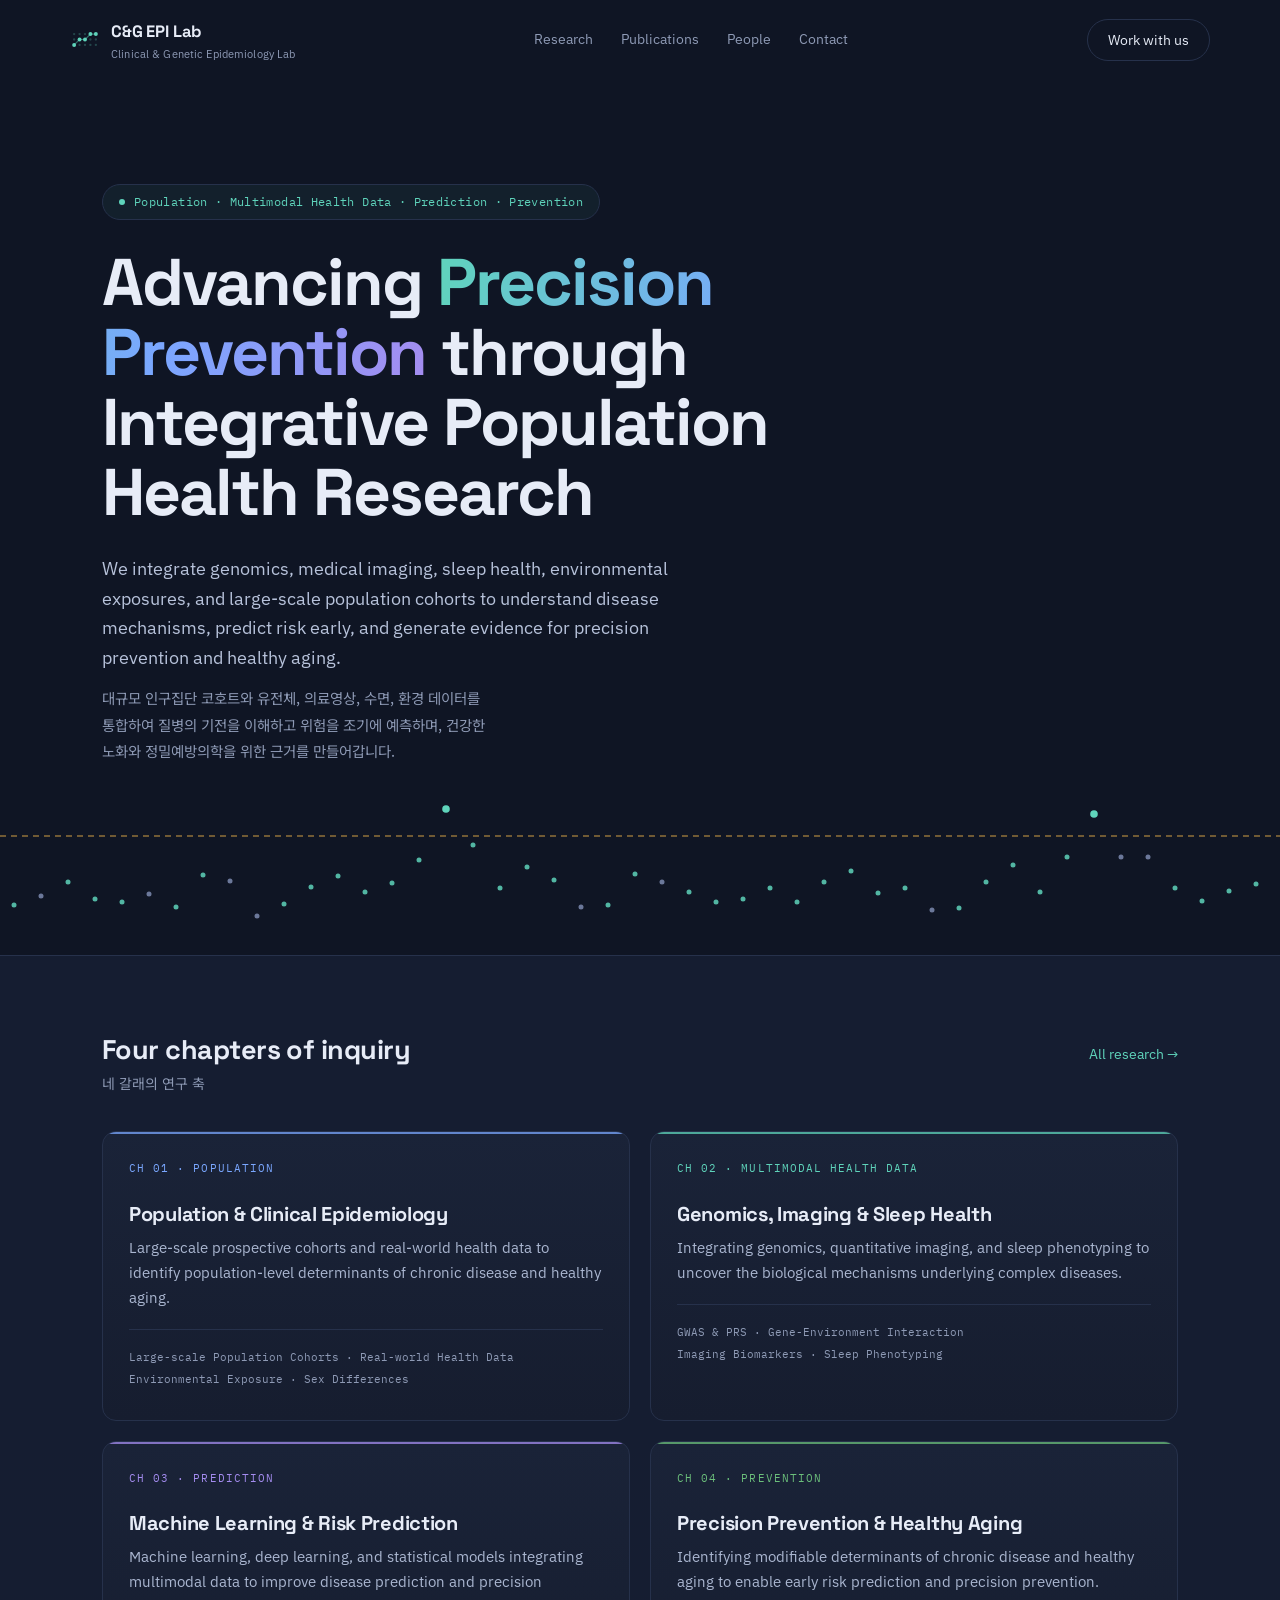
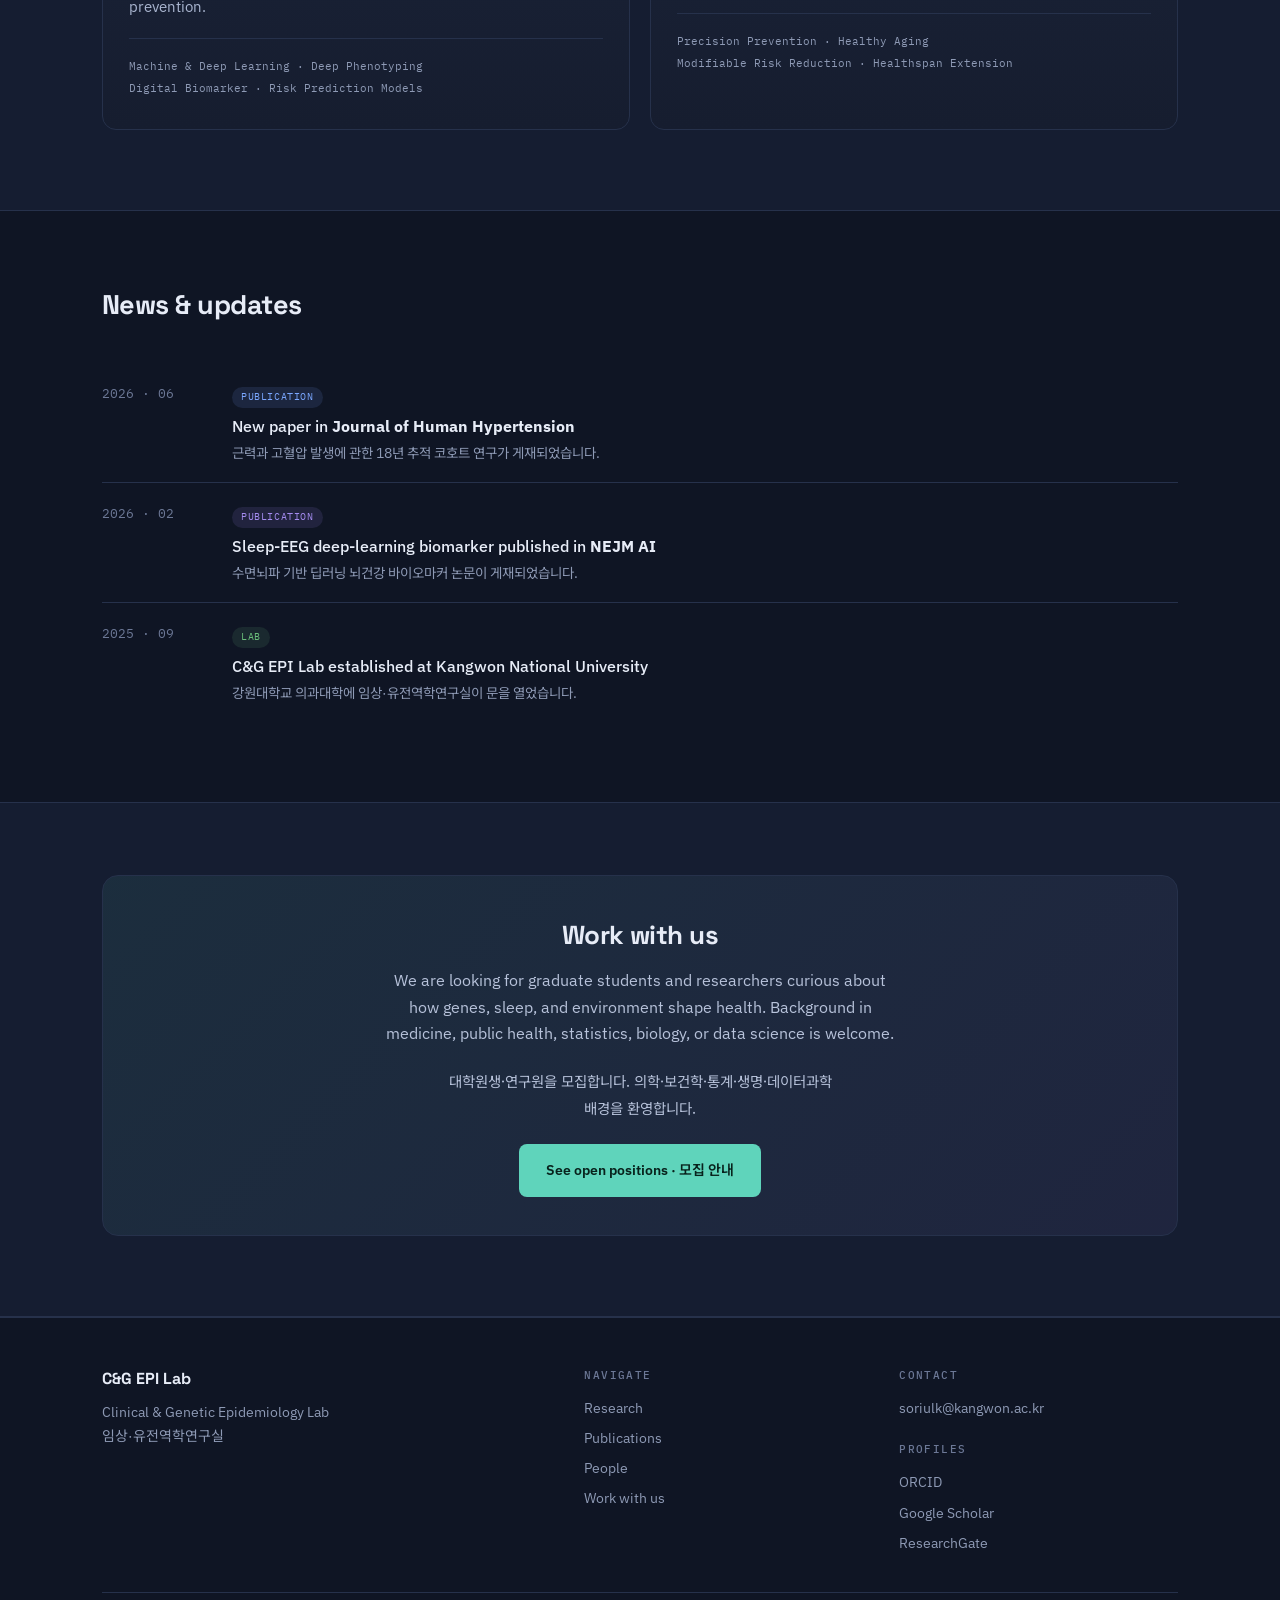
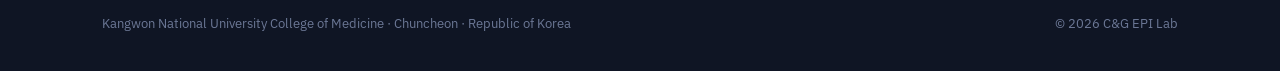
==== index.html @ 205d7eb3 "index.html" ====
<!doctype html>
<html lang="en">
<head>
<meta charset="utf-8">
<meta name="viewport" content="width=device-width, initial-scale=1">
<title>C&amp;G EPI Lab — Clinical &amp; Genetic Epidemiology Lab</title>
<meta name="description" content="Clinical and genetic epidemiology for precision prevention. We study sleep, brain health, and chronic disease using large prospective cohorts, genomic data, and machine learning. Kangwon National University College of Medicine.">
<meta name="keywords" content="clinical epidemiology, genetic epidemiology, GWAS, gene-environment interaction, prospective cohort, KoGES, sleep epidemiology, sleep EEG, brain aging, cardiometabolic disease, machine learning, preventive medicine">
<meta property="og:title" content="C&amp;G EPI Lab — Clinical &amp; Genetic Epidemiology Lab">
<meta property="og:description" content="Clinical and genetic epidemiology for precision prevention.">
<meta property="og:type" content="website">
<link rel="preconnect" href="https://fonts.googleapis.com">
<link rel="preconnect" href="https://fonts.gstatic.com" crossorigin>
<link href="https://fonts.googleapis.com/css2?family=Space+Grotesk:wght@400;500;700&family=IBM+Plex+Sans:wght@400;500;600&family=IBM+Plex+Mono:wght@400;500&family=Noto+Sans+KR:wght@300;400;500;700&display=swap" rel="stylesheet">
<link rel="icon" href="assets/favicon.svg" type="image/svg+xml">
<link rel="apple-touch-icon" href="assets/apple-touch-icon.png">
<link rel="stylesheet" href="assets/style.css">
</head>
<body>
<a class="skip" href="#main">Skip to content</a>

<header class="nav">
  <div class="wrap nav-in">
    <a class="brand" href="index.html">
       <svg width="30" height="19" viewBox="0 0 44 28" aria-hidden="true" style="color:#5fd4bb">
        <g fill="currentColor" opacity=".26">
          <circle cx="6" cy="6" r="1.7"/><circle cx="14" cy="6" r="1.7"/><circle cx="22" cy="6" r="1.7"/><circle cx="30" cy="6" r="1.7"/><circle cx="38" cy="6" r="1.7"/>
          <circle cx="6" cy="14" r="1.7"/><circle cx="14" cy="14" r="1.7"/><circle cx="22" cy="14" r="1.7"/><circle cx="30" cy="14" r="1.7"/><circle cx="38" cy="14" r="1.7"/>
          <circle cx="6" cy="22" r="1.7"/><circle cx="14" cy="22" r="1.7"/><circle cx="22" cy="22" r="1.7"/><circle cx="30" cy="22" r="1.7"/><circle cx="38" cy="22" r="1.7"/>
        </g>
        <path d="M6,22 L14,14 L22,14 L30,6 L38,6" fill="none" stroke="currentColor" stroke-width="1.8" stroke-linecap="round" stroke-linejoin="round" opacity=".45"/>
        <g fill="currentColor">
          <circle cx="6" cy="22" r="2.9"/><circle cx="14" cy="14" r="2.9"/><circle cx="22" cy="14" r="2.9"/><circle cx="30" cy="6" r="2.9"/><circle cx="38" cy="6" r="2.9"/>
        </g>
      </svg>
      <span>C&amp;G EPI Lab<small>Clinical &amp; Genetic Epidemiology Lab</small></span>
    </a>
    <nav class="menu" aria-label="Main">
      <a href="research.html">Research</a>
      <a href="publications.html">Publications</a>
      <a href="people.html">People</a>
      <a href="contact.html">Contact</a>
    </nav>
    <a class="nav-cta" href="join.html">Work with us</a>
    <button class="burger" aria-label="Open menu" aria-expanded="false"><span></span><span></span><span></span></button>
  </div>
</header>

<main id="main">

  <section class="hero">
    <svg class="mplot" aria-hidden="true">
    </svg>
    <div class="wrap">
      <p class="chip"><i></i>Population · Multimodal Health Data · Prediction · Prevention</p>
      <h1><span class="title-line">Advancing <span style="background:linear-gradient(100deg,#5fd4bb 0%,#7aa7ff 55%,#a48cf0 100%);-webkit-background-clip:text;background-clip:text;color:transparent">Precision Prevention</span></span>
          <span class="title-line">through Integrative Population Health Research</span></h1>
      <p class="lede"> We integrate genomics, medical imaging, sleep health, environmental exposures, and large-scale population cohorts to understand disease mechanisms, predict risk early, and generate evidence for precision prevention and healthy aging.</p>
      <p class="lede-ko" lang="ko">대규모 인구집단 코호트와 유전체, 의료영상, 수면, 환경 데이터를 통합하여 질병의 기전을 이해하고 위험을 조기에 예측하며, 건강한 노화와 정밀예방의학을 위한 근거를 만들어갑니다.</p>
    </div>
  </section>

  <section class="section section-alt">
    <div class="wrap">
      <div class="shead">
        <div>
          <h2>Four chapters of inquiry</h2>
          <p lang="ko">네 갈래의 연구 축</p>
        </div>
        <a href="research.html">All research →</a>
      </div>

      <div class="grid-2">
        <a class="card" style="--ch:#7aa7ff" href="research.html">
          <span class="ch">Ch 01 · Population</span>
          <h3>Population &amp; Clinical Epidemiology</h3>
          <p>Large-scale prospective cohorts and real-world health data to identify population-level determinants of chronic disease and healthy aging.</p>
          <ul class="keys"><li>Large-scale Population Cohorts · Real-world Health Data</li><li>Environmental Exposure · Sex Differences</li></ul>
        </a>

        <a class="card" style="--ch:#5fd4bb" href="research.html">
          <span class="ch">Ch 02 · Multimodal Health Data</span>
          <h3>Genomics, Imaging &amp; Sleep Health</h3>
          <p>Integrating genomics, quantitative imaging, and sleep phenotyping to uncover the biological mechanisms underlying complex diseases.</p>
          <ul class="keys"><li>GWAS &amp; PRS · Gene-Environment Interaction</li><li>Imaging Biomarkers · Sleep Phenotyping</li></ul>
        </a>

        <a class="card" style="--ch:#a48cf0" href="research.html">
          <span class="ch">Ch 03 · Prediction</span>
          <h3>Machine Learning &amp; Risk Prediction</h3>
          <p>Machine learning, deep learning, and statistical models integrating multimodal data to improve disease prediction and precision prevention.</p>
          <ul class="keys"><li>Machine &amp; Deep Learning · Deep Phenotyping</li><li>Digital Biomarker · Risk Prediction Models</li></ul>
        </a>

        <a class="card" style="--ch:#6bbf7b" href="research.html">
          <span class="ch">Ch 04 · Prevention</span>
          <h3>Precision Prevention &amp; Healthy Aging</h3>
          <p>Identifying modifiable determinants of chronic disease and healthy aging to enable early risk prediction and precision prevention.</p>
          <ul class="keys"><li>Precision Prevention · Healthy Aging</li><li>Modifiable Risk Reduction · Healthspan Extension</li></ul>
        </a>
      </div>
    </div>
  </section>

  <section class="section">
    <div class="wrap">
      <div class="shead">
        <div>
          <h2>News &amp; updates</h2>          
        </div>
      </div>
      <div class="news-list">
        <div class="news-item">
          <div class="news-date">2026 · 06</div>
          <div class="news-body" style="--ch:#7aa7ff">
            <span class="news-tag">Publication</span>
            <h4>New paper in <b>Journal of Human Hypertension</b></h4>
            <p lang="ko">근력과 고혈압 발생에 관한 18년 추적 코호트 연구가 게재되었습니다.</p>
          </div>
        </div>
        <div class="news-item">
          <div class="news-date">2026 · 02</div>
          <div class="news-body" style="--ch:#a48cf0">
            <span class="news-tag">Publication</span>
            <h4>Sleep-EEG deep-learning biomarker published in <b>NEJM AI</b></h4>
            <p lang="ko">수면뇌파 기반 딥러닝 뇌건강 바이오마커 논문이 게재되었습니다.</p>
          </div>
        </div>
        <div class="news-item">
          <div class="news-date">2025 · 09</div>
          <div class="news-body" style="--ch:#6bbf7b">
            <span class="news-tag">Lab</span>
            <h4>C&amp;G EPI Lab established at Kangwon National University</h4>
            <p lang="ko">강원대학교 의과대학에 임상·유전역학연구실이 문을 열었습니다.</p>
          </div>
        </div>
      </div>
    </div>
  </section>

  <section class="section section-alt">
    <div class="wrap">
      <div class="callout">
        <h2>Work with us</h2>
        <p>We are looking for graduate students and researchers curious about how genes, sleep, and environment shape health. Background in medicine, public health, statistics, biology, or data science is welcome.</p>
        <p class="lede-ko" style="margin:0 auto 22px" lang="ko">대학원생·연구원을 모집합니다. 의학·보건학·통계·생명·데이터과학 배경을 환영합니다.</p>
        <a class="btn btn-p" href="join.html">See open positions <span lang="ko">· 모집 안내</span></a>
      </div>
    </div>
  </section>

</main>

<footer class="foot">
  <div class="wrap">
    <div class="foot-grid">
      <div>
        <strong>C&amp;G EPI Lab</strong>
        Clinical &amp; Genetic Epidemiology Lab<br>
        <span lang="ko">임상·유전역학연구실</span><br>        
      </div>
      <div>
        <h5>Navigate</h5>
        <a href="research.html">Research</a>
        <a href="publications.html">Publications</a>
        <a href="people.html">People</a>
        <a href="join.html">Work with us</a>
      </div>
      <div>
        <h5>Contact</h5>
        <a href="mailto:soriulk@kangwon.ac.kr">soriulk@kangwon.ac.kr</a>        
        <h5 style="margin-top:20px">Profiles</h5>
        <a href="https://orcid.org/0000-0002-6161-1636" target="_blank" rel="noopener">ORCID</a>
        <a href="https://scholar.google.com/citations?user=LuosXZ0AAAAJ&amp;hl=ko" target="_blank" rel="noopener">Google Scholar</a>
        <a href="https://www.researchgate.net/profile/Soriul-Kim-2/research" target="_blank" rel="noopener">ResearchGate</a>
      </div>
    </div>
    <div class="foot-bot">
      <span>Kangwon National University College of Medicine · Chuncheon · Republic of Korea</span>
      <span>© 2026 C&amp;G EPI Lab</span>
    </div>
  </div>
</footer>

<script src="assets/main.js"></script>
</body>
</html>
---- assets/style.css ----
/* ==========================================================================
   C&G EPI Lab — Clinical & Genetic Epidemiology Lab
   Design system: "Night Trace"  (sleep EEG / deep indigo)
   ========================================================================== */

:root{
  --bg:#0f1524;
  --bg2:#151d31;
  --bg3:#1a2338;
  --line:#26314b;
  --line2:#33405f;
  --txt:#e7ecf7;
  --body:#b7c2da;
  --dim:#8e9ab5;
  --faint:#6c7896;
  --mint:#5fd4bb;
  --mint-hi:#7ce3cc;
  --lav:#a48cf0;
  --amber:#e8b04b;
  --maxw:1140px;
  --pad:32px;
}

*,*::before,*::after{box-sizing:border-box}

html{scroll-behavior:smooth}

body{
  margin:0;
  background:var(--bg);
  color:var(--txt);
  font-family:'IBM Plex Sans','Noto Sans KR',system-ui,sans-serif;
  font-size:16px;
  line-height:1.65;
  word-break:keep-all;
  overflow-wrap:break-word;
  -webkit-font-smoothing:antialiased;
}

img{max-width:100%;display:block}

.wrap{max-width:var(--maxw);margin:0 auto;padding:0 var(--pad)}

.skip{position:absolute;left:-9999px;top:0;background:var(--mint);color:#08221c;
  padding:10px 18px;z-index:100;border-radius:0 0 8px 0;font-weight:600}
.skip:focus{left:0}

:where(a,button,input,textarea,summary):focus-visible{
  outline:2px solid var(--lav);outline-offset:3px;border-radius:4px}

/* ---------- Korean secondary text ---------- */
.ko{font-family:'Noto Sans KR',sans-serif;font-weight:400}

/* ==========================================================================
   Navigation
   ========================================================================== */
.nav{border-bottom:1px solid transparent}
.nav-in{display:flex;align-items:center;justify-content:space-between;gap:20px;padding:18px 0}

.brand{display:flex;align-items:center;gap:11px;text-decoration:none;color:var(--txt);
  font-family:'Space Grotesk',sans-serif;font-weight:700;font-size:16.5px;letter-spacing:-.01em}
.brand svg{flex:none}
.brand small{display:block;font-family:'IBM Plex Sans','Noto Sans KR',sans-serif;font-weight:400;
  font-size:10.5px;color:var(--dim);letter-spacing:.012em;line-height:1.35;margin-top:2px;white-space:nowrap}

.menu{display:flex;gap:28px;font-size:14px}
.menu a{color:var(--dim);text-decoration:none;transition:color .15s;padding:4px 0}
.menu a:hover{color:var(--mint)}
.menu a[aria-current="page"]{color:var(--txt);box-shadow:inset 0 -1.5px 0 var(--mint)}

.nav-cta{border:1px solid var(--line);border-radius:999px;padding:9px 20px;font-size:13.5px;
  color:var(--txt);text-decoration:none;transition:.15s;white-space:nowrap}
.nav-cta:hover{border-color:var(--mint);color:var(--mint)}

.burger{display:none;background:none;border:1px solid var(--line);border-radius:8px;
  padding:9px 11px;cursor:pointer}
.burger span{display:block;width:18px;height:1.8px;background:var(--txt);margin:3.5px 0;border-radius:2px}

/* ==========================================================================
   Hero (home)
   ========================================================================== */
.hero{position:relative;padding:92px 0 clamp(120px, 12vw, 240px);overflow:hidden}
.hero > .wrap{position:relative;z-index:2}

.mplot{position:absolute;inset:auto 0 0 0;width:100%;
  height:clamp(150px, 15vw, 300px);pointer-events:none;z-index:1;
  -webkit-mask-image:linear-gradient(to bottom, transparent 0%, #000 15%, #000 95%, transparent 100%);
  mask-image:linear-gradient(to bottom, transparent 0%, #000 15%, #000 95%, transparent 100%)}
.mplot .d{opacity:0;animation:mp-in .5s ease-out forwards}
.mplot .hit{opacity:0;animation:mp-hit .9s ease-out forwards}
.mplot .thr{stroke:var(--amber);stroke-width:1.3;stroke-dasharray:6 5;opacity:0;
  animation:mp-thr 1s 2.2s ease-out forwards}
.mplot .halo{fill:none;stroke:var(--mint);stroke-width:1.5;opacity:0;
  animation:mp-halo 2.4s 3s ease-out infinite}
/* prefers-reduced-motion: JS가 .show를 붙여 정적 표시 */
.mplot .d.show,.mplot .hit.show{opacity:.6;animation:none}
.mplot .thr.show{opacity:.6;animation:none}
@keyframes mp-in{to{opacity:.85}}
@keyframes mp-hit{from{opacity:0;transform:translateY(10px) scale(.4)}
                  to{opacity:1;transform:translateY(0) scale(1)}}
@keyframes mp-thr{to{opacity:.6}}
@keyframes mp-halo{0%{opacity:.8;transform:scale(.5)}70%{opacity:0;transform:scale(3)}100%{opacity:0;transform:scale(3)}}

.chip{display:inline-flex;align-items:center;gap:9px;border:1px solid var(--line);
  background:rgba(95,212,187,.06);border-radius:999px;padding:7px 16px;font-size:12px;
  color:var(--mint);font-family:'IBM Plex Mono',monospace;letter-spacing:.03em;margin-bottom:28px}
.chip i{width:6px;height:6px;border-radius:50%;background:var(--mint);animation:pulse 2.4s infinite}
@keyframes pulse{0%,100%{opacity:1}50%{opacity:.25}}

h1{font-family:'Space Grotesk',sans-serif;font-weight:700;
  font-size:clamp(36px,5.6vw,66px);line-height:1.06;letter-spacing:-.03em;margin:0 0 26px;max-width:17ch}
h1 .accent{color:var(--mint)}

.lede{font-size:18px;color:var(--body);max-width:56ch;margin:0 0 12px}
.lede-ko{font-family:'Noto Sans KR',sans-serif;font-size:14.5px;color:var(--dim);
  max-width:48ch;margin:0 0 36px;line-height:1.85}

.cta{display:flex;gap:12px;flex-wrap:wrap}

.btn{text-decoration:none;font-size:14px;font-weight:500;padding:14px 26px;
  border-radius:8px;transition:.15s;display:inline-block;border:1px solid transparent}
.btn-p{background:var(--mint);color:#08221c;font-weight:600}
.btn-p:hover{background:var(--mint-hi)}
.btn-s{border-color:var(--line);color:var(--txt)}
.btn-s:hover{border-color:var(--dim)}

/* ==========================================================================
   Page header (interior pages)
   ========================================================================== */
.phead{padding:64px 0 46px;border-bottom:1px solid var(--line)}
.eyebrow{font-family:'IBM Plex Mono',monospace;font-size:11.5px;letter-spacing:.14em;
  text-transform:uppercase;color:var(--mint);margin:0 0 16px}
.phead h1{font-size:clamp(32px,4.4vw,50px);margin-bottom:18px;max-width:20ch}
.phead p{color:var(--body);max-width:62ch;margin:0 0 8px;font-size:17px}
.phead p.ko{color:var(--dim);font-size:14.5px;margin:0}

/* ==========================================================================
   Sections
   ========================================================================== */
.section{padding:72px 0 80px}
.section-alt{background:var(--bg2);border-top:1px solid var(--line);border-bottom:1px solid var(--line)}

.shead{display:flex;justify-content:space-between;align-items:baseline;gap:24px;
  margin-bottom:36px;flex-wrap:wrap}
.shead h2{font-family:'Space Grotesk',sans-serif;font-size:27px;font-weight:700;
  letter-spacing:-.02em;margin:0}
.shead p{margin:0;color:var(--dim);font-size:14px;font-family:'Noto Sans KR',sans-serif}
.shead a{color:var(--mint);text-decoration:none;font-size:14px}
.shead a:hover{text-decoration:underline}

h2{font-family:'Space Grotesk',sans-serif;letter-spacing:-.02em}
h3{font-family:'Space Grotesk',sans-serif;letter-spacing:-.015em}

/* ---------- Research cards ---------- */
.grid-3{display:grid;grid-template-columns:repeat(3,1fr);gap:20px}
.grid-2{display:grid;grid-template-columns:repeat(2,1fr);gap:20px}

.card{background:linear-gradient(180deg,var(--bg3),#161d2f);border:1px solid var(--line);
  border-radius:14px;padding:28px 26px 30px;position:relative;overflow:hidden;transition:.2s}
.card::after{content:"";position:absolute;left:0;right:0;top:0;height:2px;
  background:var(--ch,var(--mint));opacity:.75}
.card:hover{transform:translateY(-4px);border-color:var(--line2)}
.card .ch{font-family:'IBM Plex Mono',monospace;font-size:10.5px;letter-spacing:.1em;
  color:var(--ch,var(--mint));text-transform:uppercase;display:block;margin-bottom:20px}
.card h3{font-size:20px;font-weight:700;margin:0 0 5px}
.card h4{font-family:'Noto Sans KR',sans-serif;font-size:13px;font-weight:400;
  color:var(--dim);margin:0 0 15px}
.card p{font-size:14.5px;color:#aab6d0;margin:0 0 18px;line-height:1.72}
.card ul.keys{list-style:none;margin:0;padding:16px 0 0;border-top:1px solid var(--line);
  font-family:'IBM Plex Mono',monospace;font-size:11px;color:var(--dim);line-height:2}
/* collaborator card people + external link */
.card .people{font-size:13px;color:var(--body);margin:0 0 16px;line-height:1.6}
.card .people b{color:var(--txt);font-weight:500}
.card .visit{font-family:'IBM Plex Mono',monospace;font-size:11.5px;
  color:var(--ch,var(--mint));text-decoration:none;display:inline-flex;align-items:center;gap:5px}
.card .visit::after{content:"\2197";font-size:13px}
.card .visit:hover{text-decoration:underline}
a.card{display:block;text-decoration:none;color:inherit}
a.card:hover .visit{text-decoration:underline}
.card .clinks{display:flex;flex-wrap:wrap;gap:16px}
.card .clinks .visit{margin:0}

/* ---------- Track blocks (research page) ---------- */
.track{display:grid;grid-template-columns:minmax(0,200px) 1fr;gap:36px;
  padding:38px 0;border-bottom:1px solid var(--line)}
.track:last-of-type{border-bottom:0}
.track-id{font-family:'IBM Plex Mono',monospace;font-size:11px;letter-spacing:.12em;
  text-transform:uppercase;color:var(--ch,var(--mint))}
.track-id b{display:block;font-family:'Space Grotesk',sans-serif;font-size:34px;
  font-weight:700;letter-spacing:-.03em;color:var(--ch,var(--mint));margin-top:8px;
  text-transform:none;line-height:1.05}
.track h3{font-size:23px;margin:0 0 5px}
.track h4{font-family:'Noto Sans KR',sans-serif;font-size:14px;font-weight:400;
  color:var(--dim);margin:0 0 16px}
.track p{color:var(--body);margin:0 0 14px;font-size:15.5px}
.track p.ko{color:var(--dim);font-size:14px}
.tags{display:flex;flex-wrap:wrap;gap:8px;margin:0 0 14px}
.tags span{font-family:'IBM Plex Mono',monospace;font-size:11px;color:var(--ch,var(--dim));
  border:1px solid var(--line);border-radius:999px;padding:5px 12px;
  background:color-mix(in srgb, var(--ch,#5fd4bb) 6%, transparent)}

/* ---------- Publications ---------- */
.year{font-family:'Space Grotesk',sans-serif;font-size:15px;font-weight:700;color:var(--mint);
  letter-spacing:.02em;margin:38px 0 14px;padding-bottom:10px;border-bottom:1px solid var(--line)}
.year:first-of-type{margin-top:0}

.pub{padding:16px 0;border-bottom:1px solid rgba(38,49,75,.55);font-size:15px}
.pub:last-child{border-bottom:0}
.pub .authors{color:var(--dim);font-size:13.5px;margin:0 0 3px}
.pub .title{color:var(--txt);margin:0 0 4px;line-height:1.5}
.pub .venue{color:var(--body);font-size:13.5px;margin:0;font-style:italic}
.pub .venue b{font-style:normal;color:var(--mint);font-weight:500}
.pub .flag{display:inline-block;font-family:'IBM Plex Mono',monospace;font-size:10px;
  letter-spacing:.06em;text-transform:uppercase;color:var(--amber);
  border:1px solid rgba(232,176,75,.4);border-radius:4px;padding:1px 6px;margin-left:8px;vertical-align:2px}

/* ---------- People ---------- */
.pi{display:grid;grid-template-columns:200px 1fr;gap:34px;align-items:start}
.avatar{aspect-ratio:1;border-radius:16px;border:1px solid var(--line);overflow:hidden;
  background:linear-gradient(160deg,var(--bg3),#131a2c);display:grid;place-items:center;
  color:var(--faint);font-family:'IBM Plex Mono',monospace;font-size:11px;text-align:center}
.avatar img{width:100%;height:100%;object-fit:cover}
.avatar.empty::after{content:"[ photo ]";padding:12px}
.pi h3{font-size:24px;margin:0 0 4px}
.pi .role{color:var(--mint);font-size:14px;margin:0 0 4px}
.pi .role-ko{color:var(--dim);font-size:13.5px;font-family:'Noto Sans KR',sans-serif;margin:0 0 18px}
.pi p{color:var(--body);font-size:15px;margin:0 0 14px}

.cvlist{list-style:none;margin:18px 0 0;padding:0;border-top:1px solid var(--line)}
.cvlist li{display:grid;grid-template-columns:180px 1fr;gap:20px;padding:12px 0;
  border-bottom:1px solid rgba(38,49,75,.55);font-size:14.5px}
.cvlist b{font-family:'IBM Plex Mono',monospace;font-size:12px;color:var(--mint);font-weight:500}
.cvlist span{color:var(--body)}
.cvlist span i{display:block;font-style:normal;color:var(--dim);font-size:13px;
  font-family:'Noto Sans KR',sans-serif;margin-top:2px}

.slot{border:1px dashed var(--line2);border-radius:12px;padding:26px;color:var(--dim);
  font-size:14.5px;text-align:center}
.slot b{display:block;color:var(--txt);font-family:'Space Grotesk',sans-serif;
  font-size:16px;margin-bottom:6px}
/* real member card */
.member{border:1px solid var(--line);border-radius:12px;padding:22px 22px 20px;
  background:var(--bg2);transition:.18s}
.member:hover{border-color:var(--line2);transform:translateY(-3px)}
.member .m-role{font-family:'IBM Plex Mono',monospace;font-size:10.5px;letter-spacing:.08em;
  text-transform:uppercase;color:var(--mint);margin:0 0 12px}
.member h3{font-size:18px;font-weight:700;margin:0 0 2px}
.member .m-ko{font-family:'Noto Sans KR',sans-serif;font-size:13px;color:var(--dim);margin:0 0 12px}
.member p{font-size:13.5px;color:var(--body);line-height:1.6;margin:0 0 12px}
.member .m-meta{font-family:'IBM Plex Mono',monospace;font-size:11.5px;color:var(--faint);
  display:flex;flex-wrap:wrap;gap:6px 14px}
.member .m-meta a{color:var(--mint);text-decoration:none}
.member .m-meta a:hover{text-decoration:underline}

/* ---------- Join / list blocks ---------- */
.checks{list-style:none;margin:0;padding:0}
.checks li{position:relative;padding:0 0 14px 30px;color:var(--body);font-size:15.5px}
.checks li::before{content:"";position:absolute;left:6px;top:11px;width:7px;height:7px;
  border-radius:50%;background:var(--mint)}
.checks li b{color:var(--txt);font-weight:600}

.role-card{background:var(--bg3);border:1px solid var(--line);border-radius:14px;padding:26px 24px}
.role-card h3{font-size:18px;margin:0 0 4px}
.role-card h4{font-family:'Noto Sans KR',sans-serif;font-size:13px;font-weight:400;
  color:var(--dim);margin:0 0 14px}
.role-card p{font-size:14.5px;color:#aab6d0;margin:0}

.callout{background:linear-gradient(135deg,rgba(95,212,187,.09),rgba(164,140,240,.07));
  border:1px solid var(--line);border-radius:16px;padding:38px 34px;text-align:center}
.callout h2{font-size:26px;margin:0 0 10px}
.callout p{color:var(--body);margin:0 auto 22px;max-width:52ch}

/* ---------- Contact ---------- */
.contact-grid{display:grid;grid-template-columns:1fr 1fr;gap:22px}
.cbox{border:1px solid var(--line);border-radius:14px;padding:26px 24px;background:var(--bg3)}
.cbox h3{font-size:17px;margin:0 0 14px}
.cbox p{margin:0 0 8px;color:var(--body);font-size:15px}
.cbox a{color:var(--mint);text-decoration:none}
.cbox a:hover{text-decoration:underline}

/* placeholder marker — replace before launch */
.todo{color:var(--faint);font-style:italic}

/* ==========================================================================
   Footer
   ========================================================================== */
.foot{padding:48px 0 38px;border-top:1px solid var(--line);font-size:14px;color:var(--dim)}
.foot-grid{display:grid;grid-template-columns:1.6fr 1fr 1fr;gap:36px;padding-bottom:30px}
.foot strong{display:block;color:var(--txt);font-family:'Space Grotesk',sans-serif;
  font-size:16px;margin-bottom:9px}
.foot h5{font-family:'IBM Plex Mono',monospace;font-size:11px;letter-spacing:.13em;
  text-transform:uppercase;color:var(--faint);margin:0 0 13px;font-weight:500}
.foot a{color:var(--dim);text-decoration:none;display:block;margin-bottom:7px}
.foot a:hover{color:var(--mint)}
.foot-bot{border-top:1px solid var(--line);padding-top:20px;font-size:12.5px;color:var(--faint);
  display:flex;justify-content:space-between;gap:18px;flex-wrap:wrap}

/* ==========================================================================
   Responsive
   ========================================================================== */
@media (max-width:900px){
  :root{--pad:22px}
  .menu{display:none}
  .menu.open{display:flex;position:absolute;left:0;right:0;top:100%;flex-direction:column;
    gap:0;background:var(--bg2);border-bottom:1px solid var(--line);padding:8px 22px 18px;z-index:20}
  .menu.open a{padding:11px 0;border-bottom:1px solid var(--line)}
  .nav{position:relative}
  .burger{display:block}
  .nav-cta{display:none}
  .grid-3,.grid-2,.contact-grid{grid-template-columns:1fr}
  .track{grid-template-columns:1fr;gap:14px;padding:30px 0}
  .track-id b{font-size:26px;margin-top:2px}
  .pi{grid-template-columns:1fr;gap:22px}
  .avatar{max-width:180px}
  .cvlist li{grid-template-columns:1fr;gap:4px}
  .foot-grid{grid-template-columns:1fr;gap:26px}
  .hero{padding:64px 0 130px}
  .mplot{height:clamp(110px, 26vw, 170px)}
  .brand small{font-size:9.5px;white-space:normal;max-width:22ch}
}

@media (prefers-reduced-motion:reduce){
  *{animation:none!important;transition:none!important}
  .mplot .d,.mplot .hit{opacity:.6!important}
  .mplot .thr{opacity:.6!important}
  .mplot .halo{display:none}
  html{scroll-behavior:auto}
}


/* ===== Research: 대표 질문 ===== */
.track-q{margin:2px 0 14px;padding:12px 16px;border-left:3px solid var(--ch,#5fd4bb);
  background:color-mix(in srgb, var(--ch,#5fd4bb) 7%, transparent);border-radius:0 8px 8px 0}
.track-q .q-en{font-family:'Space Grotesk',sans-serif;font-weight:500;font-size:15px;
  color:var(--txt);font-style:italic;line-height:1.4}
.track-q .q-ko{display:block;font-family:'Noto Sans KR',sans-serif;font-size:13px;
  color:var(--dim);margin-top:5px;line-height:1.5}

/* ===== Research: 대표 논문 카드 ===== */
.paper-card{display:block;margin-top:16px;padding:16px 18px;border:1px solid var(--line);
  border-radius:12px;background:var(--bg2);text-decoration:none;transition:.18s;
  border-left:3px solid var(--ch,#5fd4bb)}
.paper-card:hover{border-color:var(--ch,#5fd4bb);background:var(--bg3);transform:translateY(-2px)}
.paper-card .pc-top{display:flex;align-items:center;gap:8px;margin-bottom:7px;flex-wrap:wrap}
.paper-card .pc-tag{font-family:'IBM Plex Mono',monospace;font-size:10.5px;letter-spacing:.06em;
  text-transform:uppercase;color:var(--ch,#5fd4bb);font-weight:500}
.paper-card .pc-journal{font-family:'IBM Plex Sans',sans-serif;font-size:12px;color:var(--faint);
  padding-left:8px;border-left:1px solid var(--line2)}
.paper-card .pc-title{font-family:'IBM Plex Sans',sans-serif;font-weight:500;font-size:14.5px;
  color:var(--txt);line-height:1.4;margin:0 0 6px}
.paper-card .pc-result{font-size:13px;color:var(--body);line-height:1.5;margin:0 0 8px}
.paper-card .pc-link{font-family:'IBM Plex Mono',monospace;font-size:11.5px;color:var(--ch,#5fd4bb);
  display:inline-flex;align-items:center;gap:5px}
.paper-card .pc-link::after{content:"\2197";font-size:13px}

/* ===== Research: 파이프라인 그림 ===== */
.pipeline figure{margin:0}
.pipeline img{width:100%;height:auto;display:block;border:1px solid var(--line);
  border-radius:16px;background:#fff}
.pipeline figcaption{margin-top:14px;font-size:13px;color:var(--dim);
  font-family:'Noto Sans KR',sans-serif}

/* ===== Index: News & updates (timeline) ===== */

.news-list{display:flex;flex-direction:column;gap:0}
.news-item{display:grid;grid-template-columns:110px 1fr;gap:20px;padding:18px 0;
  border-bottom:1px solid var(--line)}
.news-item:last-child{border-bottom:0}
.news-date{font-family:'IBM Plex Mono',monospace;font-size:13px;color:var(--faint);padding-top:2px}
.news-body h4{font-size:15.5px;font-weight:500;color:var(--txt);margin:0 0 4px;line-height:1.5}
.news-body p{font-size:13.5px;color:var(--dim);margin:0}
.news-tag{display:inline-block;font-family:'IBM Plex Mono',monospace;font-size:10px;
  letter-spacing:.06em;text-transform:uppercase;padding:2px 9px;border-radius:999px;margin-bottom:7px;
  color:var(--ch,#5fd4bb);background:color-mix(in srgb,var(--ch,#5fd4bb) 12%,transparent)}
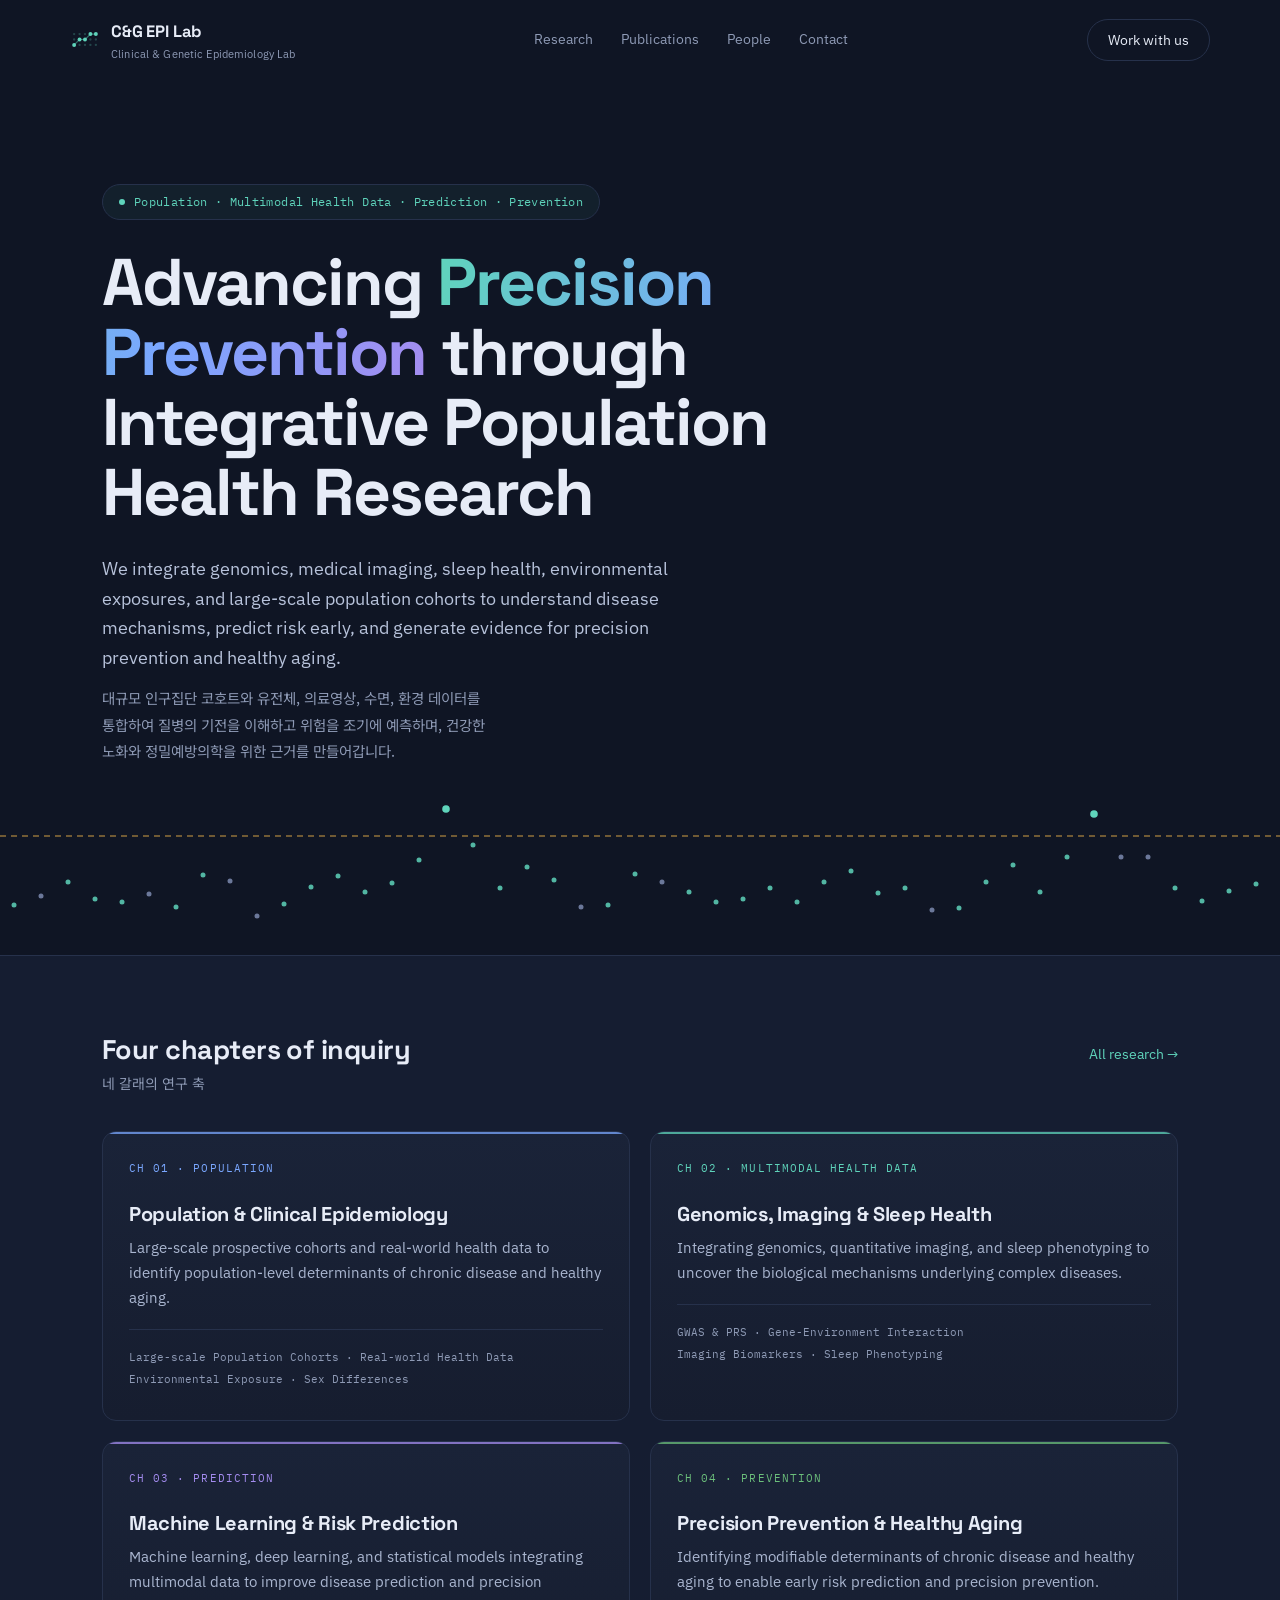
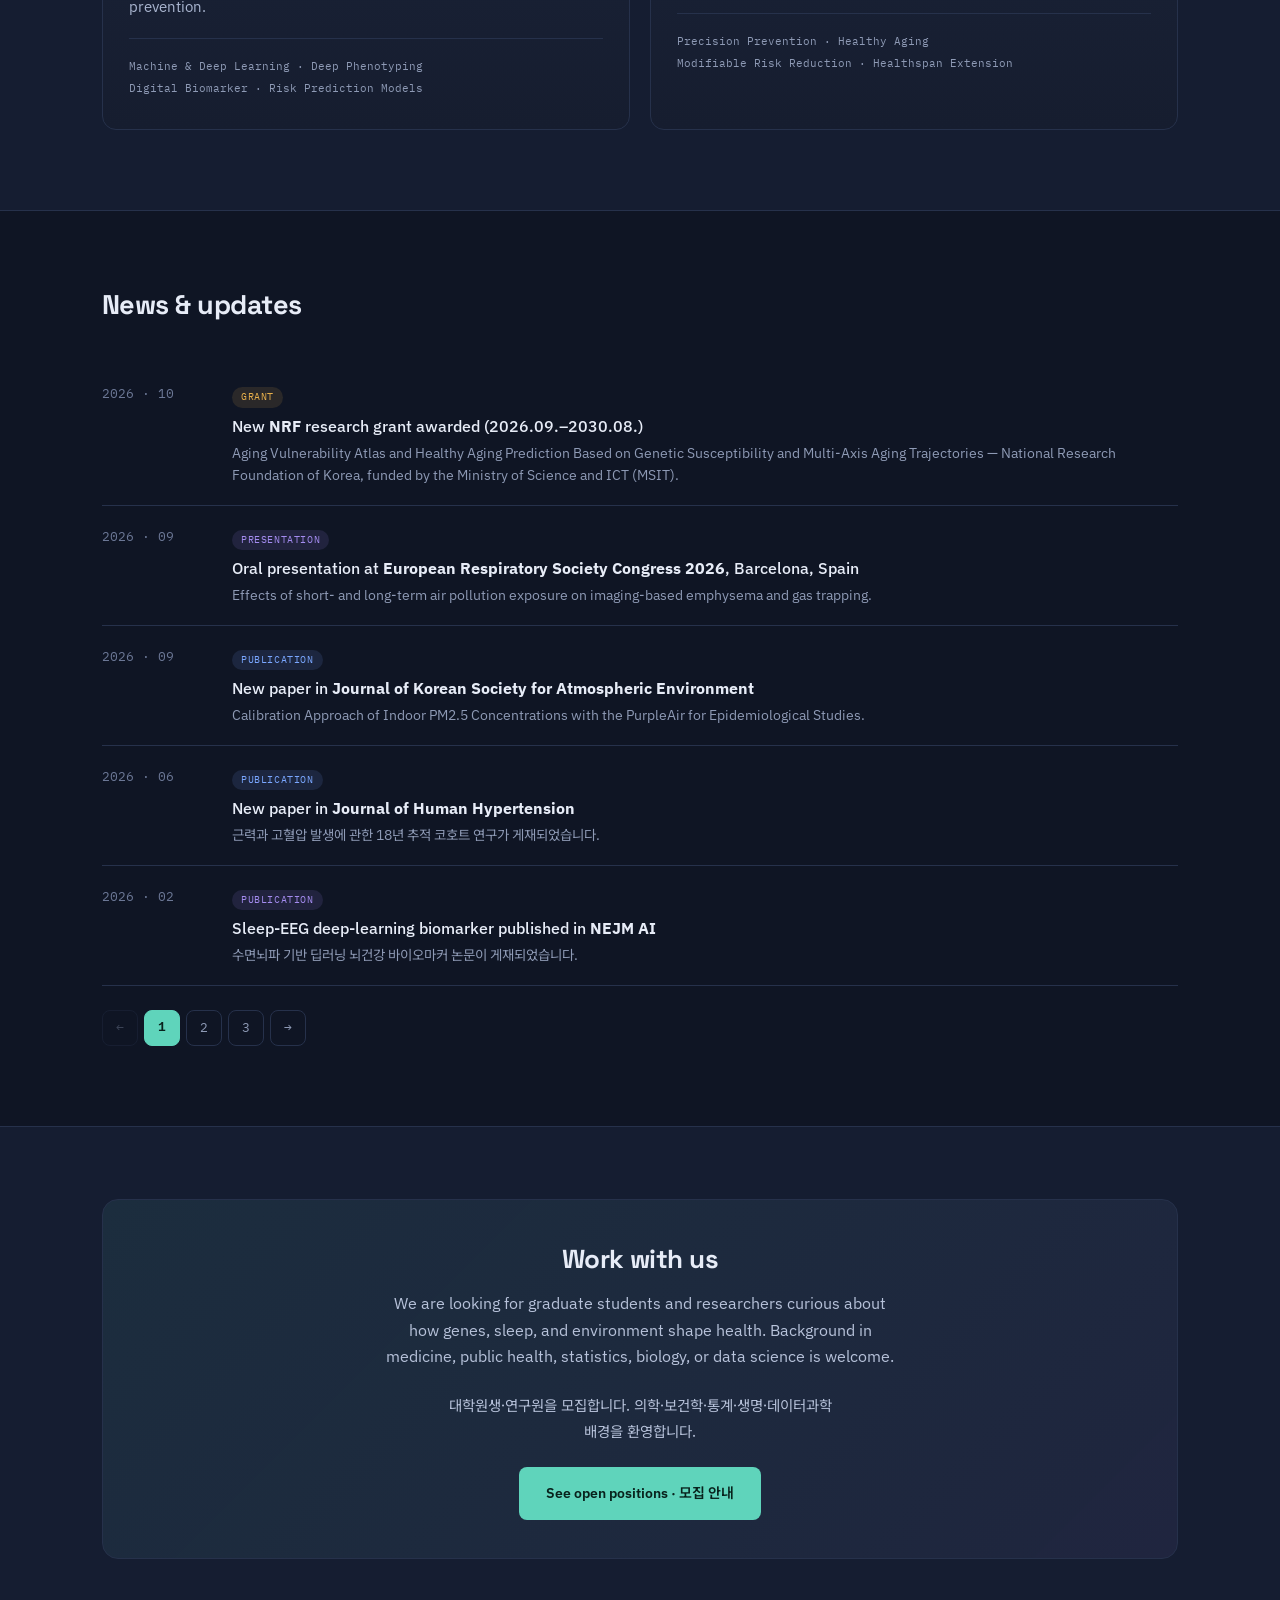
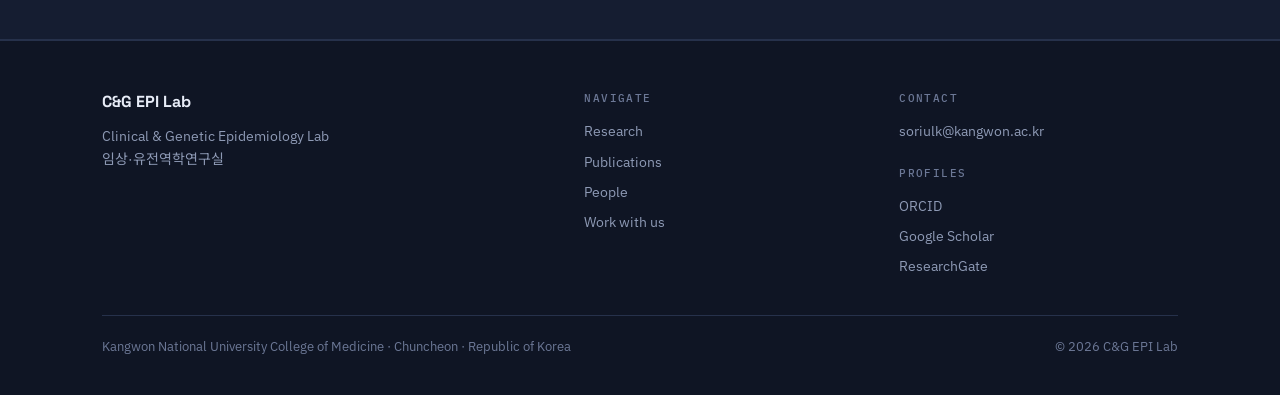
==== commit 645362f0: "index.html" ====
--- a/index.html
+++ b/index.html
@@ -109,7 +109,31 @@
           <h2>News &amp; updates</h2>          
         </div>
       </div>
-      <div class="news-list">
+      <div class="news-list" id="news-list">
+        <div class="news-item">
+          <div class="news-date">2026 · 10</div>
+          <div class="news-body" style="--ch:#e8b04b">
+            <span class="news-tag">Grant</span>
+            <h4>New <b>NRF</b> research grant awarded (2026.09.–2030.08.)</h4>
+            <p>Aging Vulnerability Atlas and Healthy Aging Prediction Based on Genetic Susceptibility and Multi-Axis Aging Trajectories — National Research Foundation of Korea, funded by the Ministry of Science and ICT (MSIT).</p>
+          </div>
+        </div>
+        <div class="news-item">
+          <div class="news-date">2026 · 09</div>
+          <div class="news-body" style="--ch:#a48cf0">
+            <span class="news-tag">Presentation</span>
+            <h4>Oral presentation at <b>European Respiratory Society Congress 2026</b>, Barcelona, Spain</h4>
+            <p>Effects of short- and long-term air pollution exposure on imaging-based emphysema and gas trapping.</p>
+          </div>
+        </div>
+        <div class="news-item">
+          <div class="news-date">2026 · 09</div>
+          <div class="news-body" style="--ch:#7aa7ff">
+            <span class="news-tag">Publication</span>
+            <h4>New paper in <b>Journal of Korean Society for Atmospheric Environment</b></h4>
+            <p>Calibration Approach of Indoor PM2.5 Concentrations with the PurpleAir for Epidemiological Studies.</p>
+          </div>
+        </div>        
         <div class="news-item">
           <div class="news-date">2026 · 06</div>
           <div class="news-body" style="--ch:#7aa7ff">
@@ -124,6 +148,54 @@
             <span class="news-tag">Publication</span>
             <h4>Sleep-EEG deep-learning biomarker published in <b>NEJM AI</b></h4>
             <p lang="ko">수면뇌파 기반 딥러닝 뇌건강 바이오마커 논문이 게재되었습니다.</p>
+          </div>
+        </div>
+        <div class="news-item">
+          <div class="news-date">2026 · 01</div>
+          <div class="news-body" style="--ch:#a48cf0">
+            <span class="news-tag">Presentation</span>
+            <h4>Poster presentation at <b>JEA 2026 &amp; IEA-WPR Joint Meeting</b>, Nagasaki, Japan</h4>
+            <p>Sleep disturbances as a predictor of cerebrovascular disease and all-cause mortality.</p>
+          </div>
+        </div>
+        <div class="news-item">
+          <div class="news-date">2025 · 12</div>
+          <div class="news-body" style="--ch:#5fd4bb">
+            <span class="news-tag">Book chapter</span>
+            <h4>Book chapter published</h4>
+            <p lang="ko">「AI·디지털 헬스 시대, 성차 기반 정밀 의료의 길을 묻다」(도서출판 대한의학)</p>
+          </div>
+        </div>
+        <div class="news-item">
+          <div class="news-date">2025 · 12</div>
+          <div class="news-body" style="--ch:#7aa7ff">
+            <span class="news-tag">Publication</span>
+            <h4>New paper in <b>Journal of Endodontics</b></h4>
+            <p>Relationship between craniofacial skeletal patterns and the prevalence of tooth fractures.</p>
+          </div>
+        </div>
+        <div class="news-item">
+          <div class="news-date">2025 · 12</div>
+          <div class="news-body" style="--ch:#7aa7ff">
+            <span class="news-tag">Publication</span>
+            <h4>New paper in <b>American Journal of Respiratory and Critical Care Medicine</b></h4>
+            <p>Impact of sleep apnea on perivascular diffusivity and cognition: a 4-year prospective cohort study.</p>
+          </div>
+        </div>
+        <div class="news-item">
+          <div class="news-date">2025 · 10</div>
+          <div class="news-body" style="--ch:#a48cf0">
+            <span class="news-tag">Presentation</span>
+            <h4>Poster presentation at the <b>77th Fall Conference of the Korean Society for Preventive Medicine</b>, Busan</h4>
+            <p>Gender-specific association between sleep disturbances and risk of cerebrovascular disease.</p>
+          </div>
+        </div>
+        <div class="news-item">
+          <div class="news-date">2025 · 10</div>
+          <div class="news-body" style="--ch:#7aa7ff">
+            <span class="news-tag">Publication</span>
+            <h4>New paper in <b>JAMA Network Open</b></h4>
+            <p>Obstructive sleep apnea and cerebral microbleeds in middle-aged and older adults.</p>
           </div>
         </div>
         <div class="news-item">
@@ -135,6 +207,36 @@
           </div>
         </div>
       </div>
+       <nav class="news-pager" id="news-pager" aria-label="News pages" hidden></nav>
+      <script>
+      (function(){
+        var PER = 5;  /* 한 페이지에 보여줄 소식 수 */
+        var list  = document.getElementById('news-list');
+        var items = list.querySelectorAll('.news-item');
+        var pager = document.getElementById('news-pager');
+        var pages = Math.ceil(items.length / PER);
+        if (pages < 2) return;
+        function show(p, scroll){
+          items.forEach(function(el, i){ el.hidden = Math.floor(i / PER) !== p - 1; });
+          pager.innerHTML = '';
+          function add(label, page, cur, off, name){
+            var b = document.createElement('button');
+            b.type = 'button'; b.textContent = label;
+            if (cur)  b.setAttribute('aria-current', 'page');
+            if (off)  b.disabled = true;
+            if (name) b.setAttribute('aria-label', name);
+            b.onclick = function(){ show(page, true); };
+            pager.appendChild(b);
+          }
+          add('←', p - 1, false, p === 1, 'Previous page');
+          for (var i = 1; i <= pages; i++) add(String(i), i, i === p);
+          add('→', p + 1, false, p === pages, 'Next page');
+          if (scroll) list.scrollIntoView({behavior:'smooth', block:'start'});
+        }
+        pager.hidden = false;
+        show(1);
+      })();
+      </script>     
     </div>
   </section>
 
--- a/assets/style.css
+++ b/assets/style.css
@@ -372,3 +372,14 @@
 .news-tag{display:inline-block;font-family:'IBM Plex Mono',monospace;font-size:10px;
   letter-spacing:.06em;text-transform:uppercase;padding:2px 9px;border-radius:999px;margin-bottom:7px;
   color:var(--ch,#5fd4bb);background:color-mix(in srgb,var(--ch,#5fd4bb) 12%,transparent)}
+
+/* ===== News pagination (1 · 2 · 3) ===== */
+.news-item[hidden]{display:none}
+.news-pager{display:flex;align-items:center;gap:6px;flex-wrap:wrap;margin-top:24px}
+.news-pager[hidden]{display:none}
+.news-pager button{min-width:36px;height:36px;padding:0 10px;border-radius:8px;cursor:pointer;
+  font-family:'IBM Plex Mono',monospace;font-size:13px;color:var(--dim);
+  background:transparent;border:1px solid var(--line);transition:.15s}
+.news-pager button:hover:not(:disabled){border-color:var(--mint);color:var(--mint)}
+.news-pager button[aria-current="page"]{background:var(--mint);border-color:var(--mint);color:#08221c;font-weight:600}
+.news-pager button:disabled{opacity:.35;cursor:default}
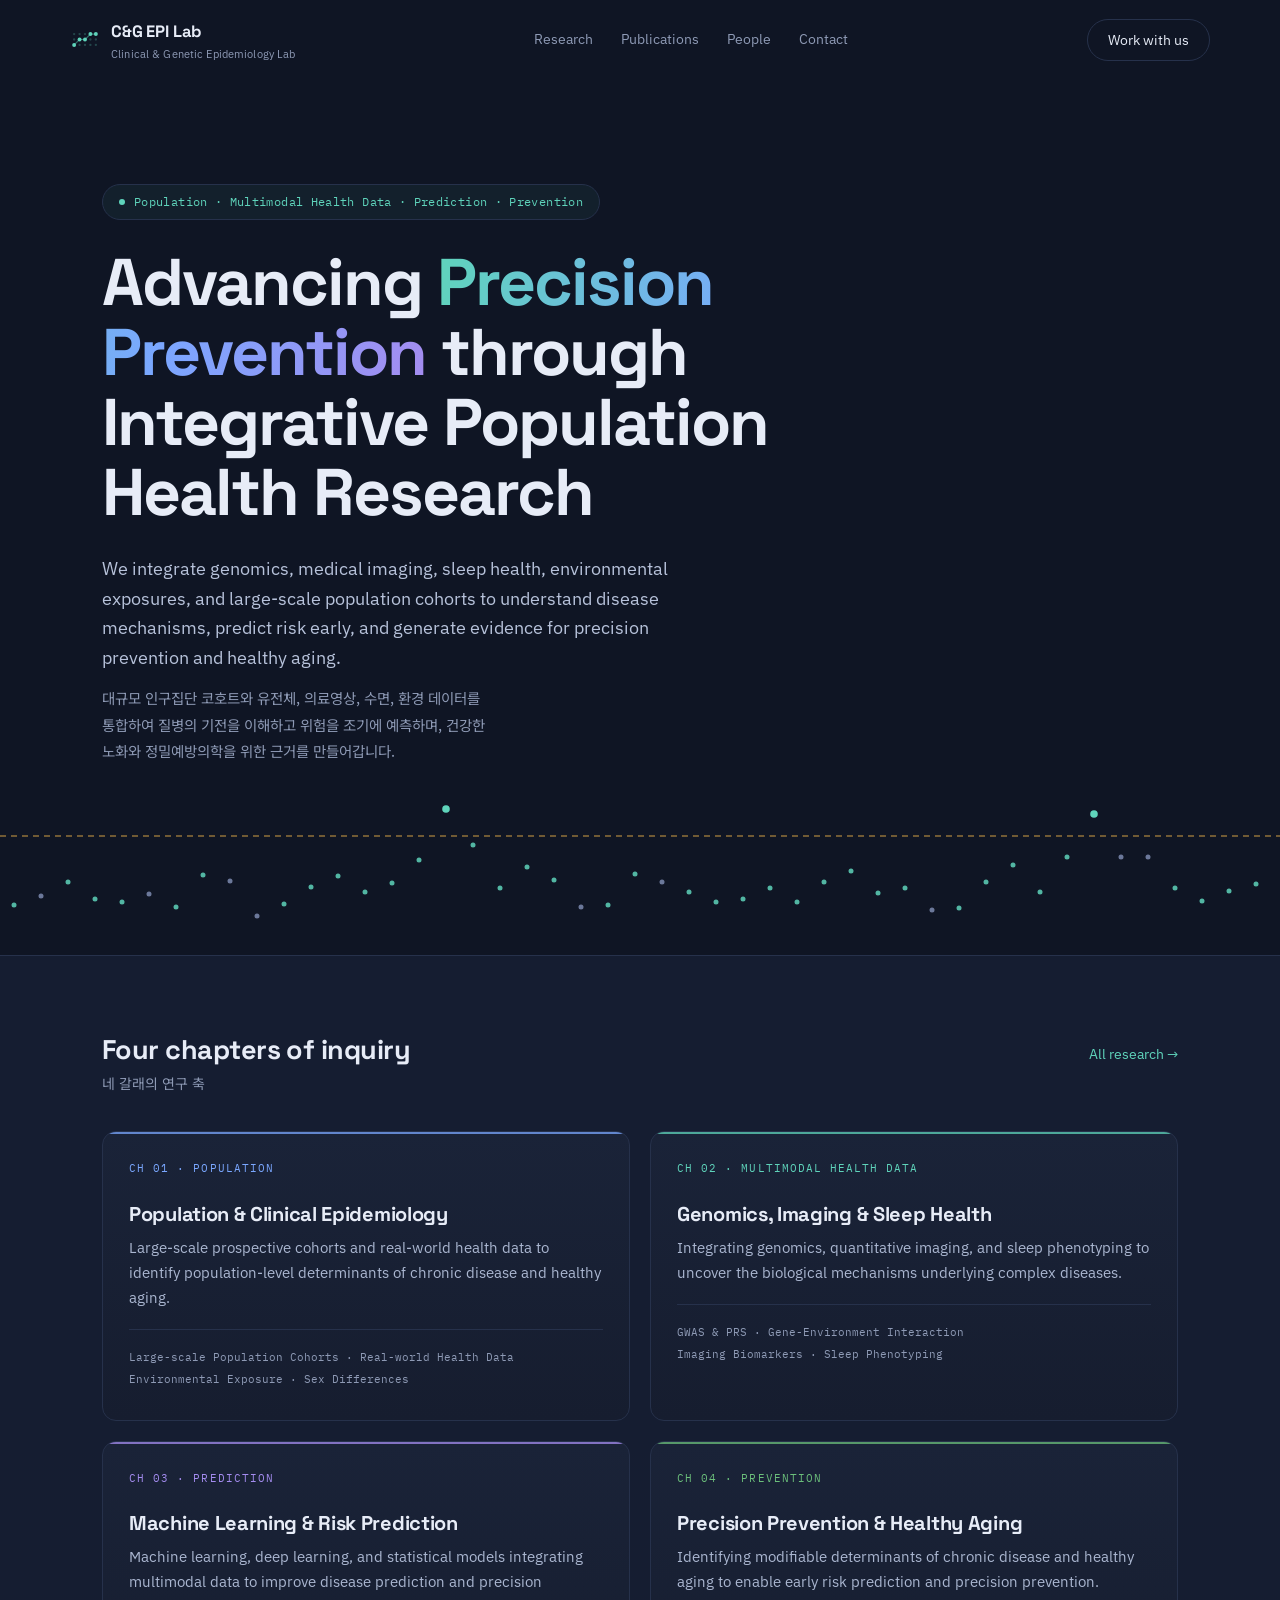
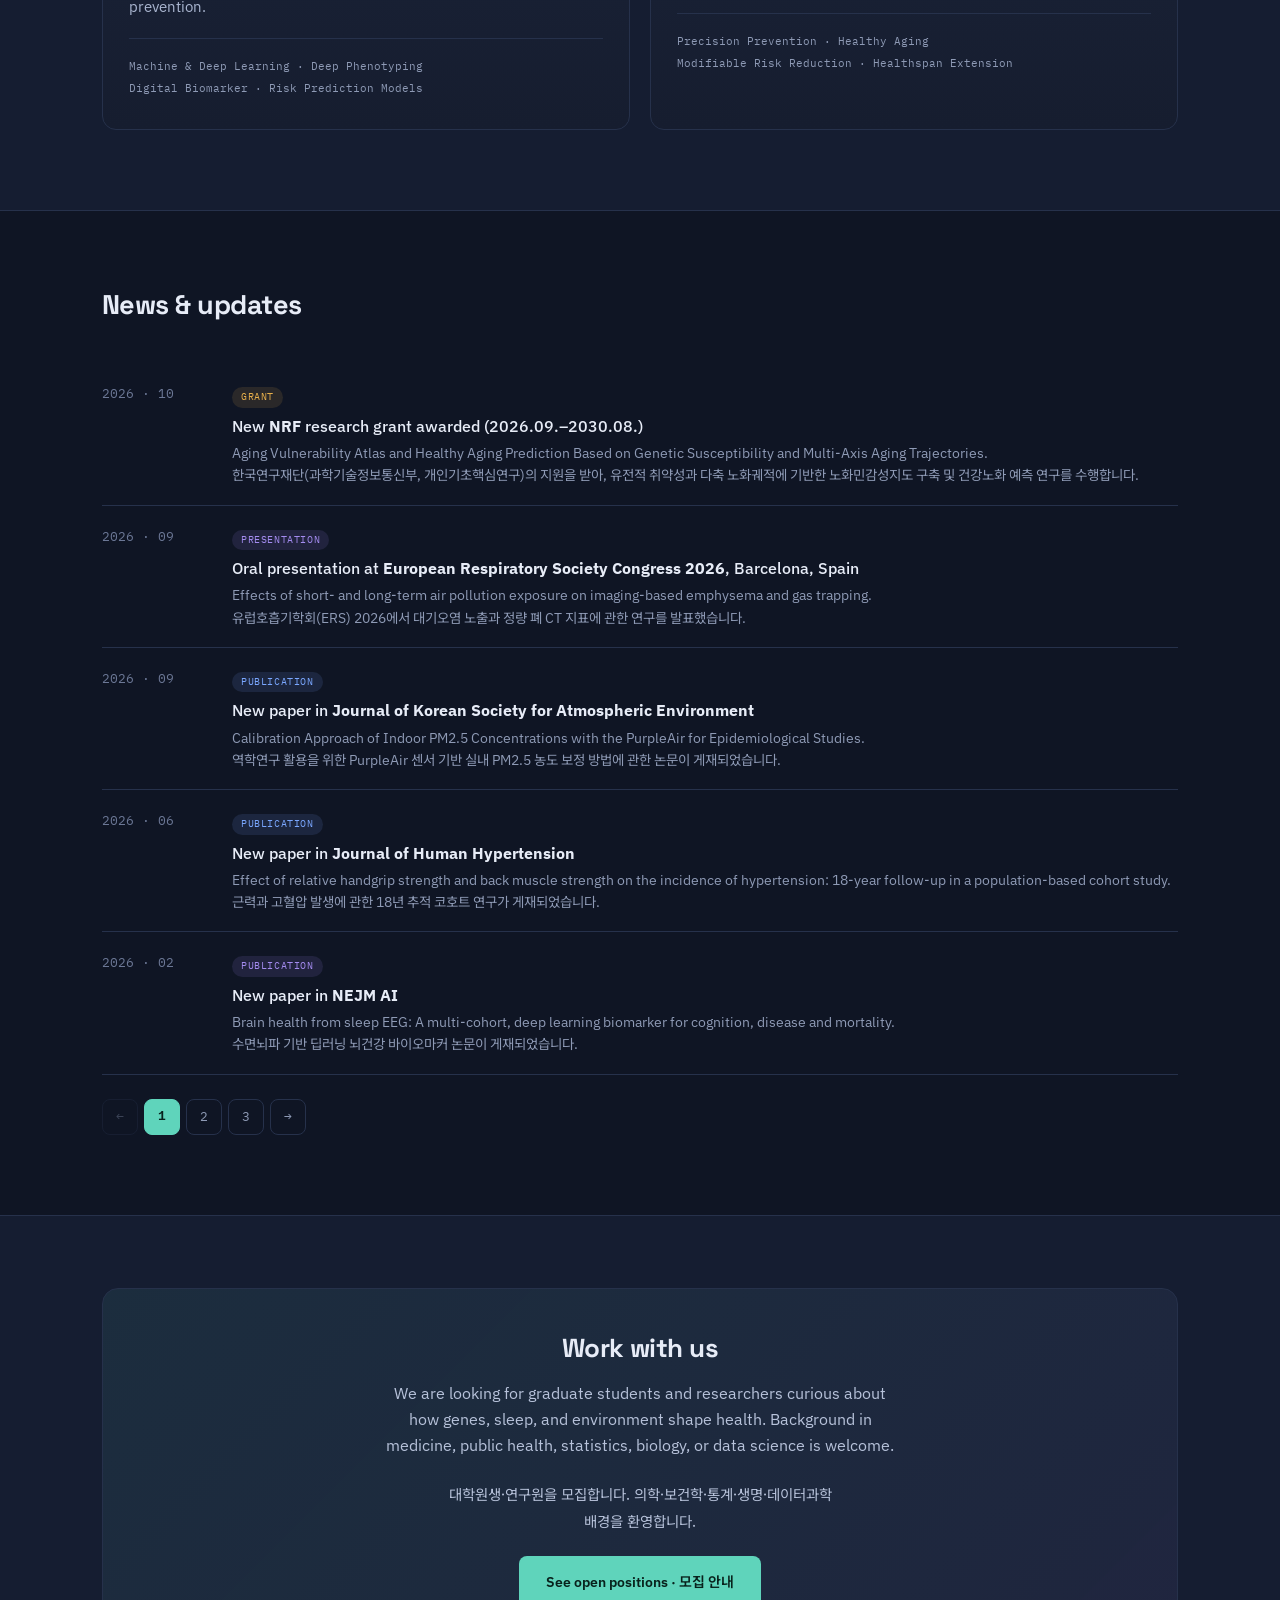
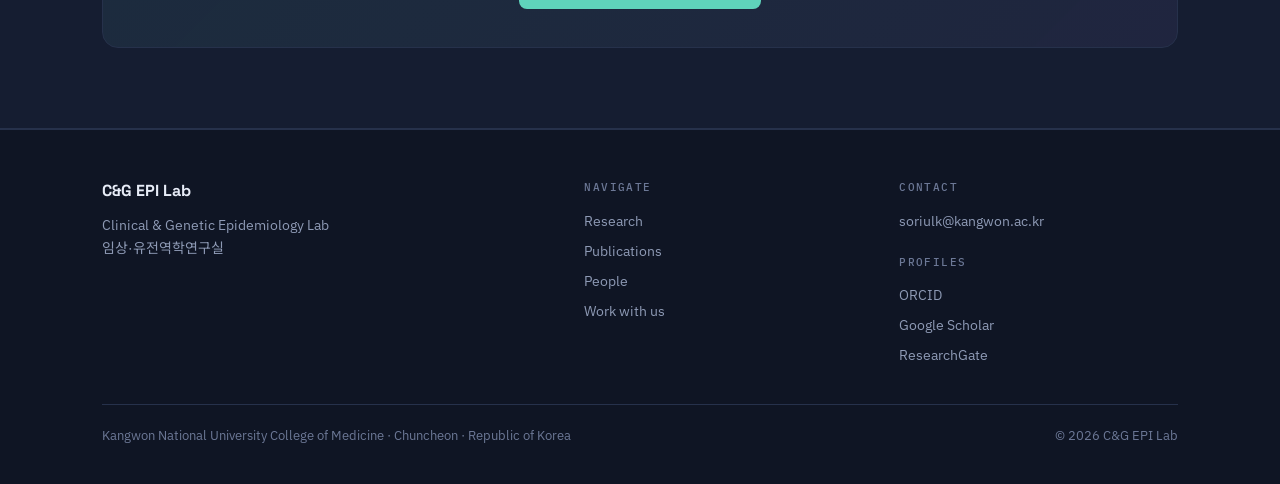
==== commit cf71f020: "index.html" ====
--- a/index.html
+++ b/index.html
@@ -115,7 +115,8 @@
           <div class="news-body" style="--ch:#e8b04b">
             <span class="news-tag">Grant</span>
             <h4>New <b>NRF</b> research grant awarded (2026.09.–2030.08.)</h4>
-            <p>Aging Vulnerability Atlas and Healthy Aging Prediction Based on Genetic Susceptibility and Multi-Axis Aging Trajectories — National Research Foundation of Korea, funded by the Ministry of Science and ICT (MSIT).</p>
+            <p>Aging Vulnerability Atlas and Healthy Aging Prediction Based on Genetic Susceptibility and Multi-Axis Aging Trajectories.</p>
+            <p lang="ko">한국연구재단(과학기술정보통신부, 개인기초핵심연구)의 지원을 받아, 유전적 취약성과 다축 노화궤적에 기반한 노화민감성지도 구축 및 건강노화 예측 연구를 수행합니다.</p>
           </div>
         </div>
         <div class="news-item">
@@ -124,6 +125,7 @@
             <span class="news-tag">Presentation</span>
             <h4>Oral presentation at <b>European Respiratory Society Congress 2026</b>, Barcelona, Spain</h4>
             <p>Effects of short- and long-term air pollution exposure on imaging-based emphysema and gas trapping.</p>
+            <p lang="ko">유럽호흡기학회(ERS) 2026에서 대기오염 노출과 정량 폐 CT 지표에 관한 연구를 발표했습니다.</p>
           </div>
         </div>
         <div class="news-item">
@@ -132,6 +134,7 @@
             <span class="news-tag">Publication</span>
             <h4>New paper in <b>Journal of Korean Society for Atmospheric Environment</b></h4>
             <p>Calibration Approach of Indoor PM2.5 Concentrations with the PurpleAir for Epidemiological Studies.</p>
+            <p lang="ko">역학연구 활용을 위한 PurpleAir 센서 기반 실내 PM2.5 농도 보정 방법에 관한 논문이 게재되었습니다.</p>
           </div>
         </div>        
         <div class="news-item">
@@ -139,6 +142,7 @@
           <div class="news-body" style="--ch:#7aa7ff">
             <span class="news-tag">Publication</span>
             <h4>New paper in <b>Journal of Human Hypertension</b></h4>
+            <p>Effect of relative handgrip strength and back muscle strength on the incidence of hypertension: 18-year follow-up in a population-based cohort study.</p>
             <p lang="ko">근력과 고혈압 발생에 관한 18년 추적 코호트 연구가 게재되었습니다.</p>
           </div>
         </div>
@@ -146,7 +150,8 @@
           <div class="news-date">2026 · 02</div>
           <div class="news-body" style="--ch:#a48cf0">
             <span class="news-tag">Publication</span>
-            <h4>Sleep-EEG deep-learning biomarker published in <b>NEJM AI</b></h4>
+            <h4>New paper in <b>NEJM AI</b></h4>
+            <p>Brain health from sleep EEG: A multi-cohort, deep learning biomarker for cognition, disease and mortality.</p>
             <p lang="ko">수면뇌파 기반 딥러닝 뇌건강 바이오마커 논문이 게재되었습니다.</p>
           </div>
         </div>
@@ -156,6 +161,7 @@
             <span class="news-tag">Presentation</span>
             <h4>Poster presentation at <b>JEA 2026 &amp; IEA-WPR Joint Meeting</b>, Nagasaki, Japan</h4>
             <p>Sleep disturbances as a predictor of cerebrovascular disease and all-cause mortality.</p>
+            <p lang="ko">일본역학회·국제역학회 서태평양지역 공동학술대회에서 수면장애와 뇌혈관질환 및 전체 사망 위험의 관련성을 발표했습니다.</p>
           </div>
         </div>
         <div class="news-item">
@@ -164,6 +170,7 @@
             <span class="news-tag">Book chapter</span>
             <h4>Book chapter published</h4>
             <p lang="ko">「AI·디지털 헬스 시대, 성차 기반 정밀 의료의 길을 묻다」(도서출판 대한의학)</p>
+            <p lang="ko">AI·디지털 헬스 시대의 성차 기반 정밀의료를 주제로 한 도서의 챕터를 집필했습니다.</p>
           </div>
         </div>
         <div class="news-item">
@@ -172,6 +179,7 @@
             <span class="news-tag">Publication</span>
             <h4>New paper in <b>Journal of Endodontics</b></h4>
             <p>Relationship between craniofacial skeletal patterns and the prevalence of tooth fractures.</p>
+            <p lang="ko">두개안면 골격 유형과 치아 파절 유병률의 관련성을 분석한 연구가 게재되었습니다.</p>
           </div>
         </div>
         <div class="news-item">
@@ -180,14 +188,16 @@
             <span class="news-tag">Publication</span>
             <h4>New paper in <b>American Journal of Respiratory and Critical Care Medicine</b></h4>
             <p>Impact of sleep apnea on perivascular diffusivity and cognition: a 4-year prospective cohort study.</p>
+            <p lang="ko">수면무호흡이 뇌 혈관주위 확산성과 인지기능 변화에 미치는 영향을 4년간 추적한 코호트 연구가 게재되었습니다.</p>
           </div>
         </div>
         <div class="news-item">
           <div class="news-date">2025 · 10</div>
           <div class="news-body" style="--ch:#a48cf0">
             <span class="news-tag">Presentation</span>
-            <h4>Poster presentation at the <b>77th Fall Conference of the Korean Society for Preventive Medicine</b>, Busan</h4>
+            <h4>Poster presentation at the <b>77th Conference of the Korean Society for Preventive Medicine</b>, Busan</h4>
             <p>Gender-specific association between sleep disturbances and risk of cerebrovascular disease.</p>
+            <p lang="ko">대한예방의학회 가을학술대회에서 수면장애와 뇌혈관질환 위험의 성별 차이를 발표했습니다.</p>
           </div>
         </div>
         <div class="news-item">
@@ -196,6 +206,7 @@
             <span class="news-tag">Publication</span>
             <h4>New paper in <b>JAMA Network Open</b></h4>
             <p>Obstructive sleep apnea and cerebral microbleeds in middle-aged and older adults.</p>
+            <p lang="ko">중년·노년층에서 폐쇄성 수면무호흡과 뇌미세출혈의 관련성을 분석한 연구가 게재되었습니다.</p>
           </div>
         </div>
         <div class="news-item">
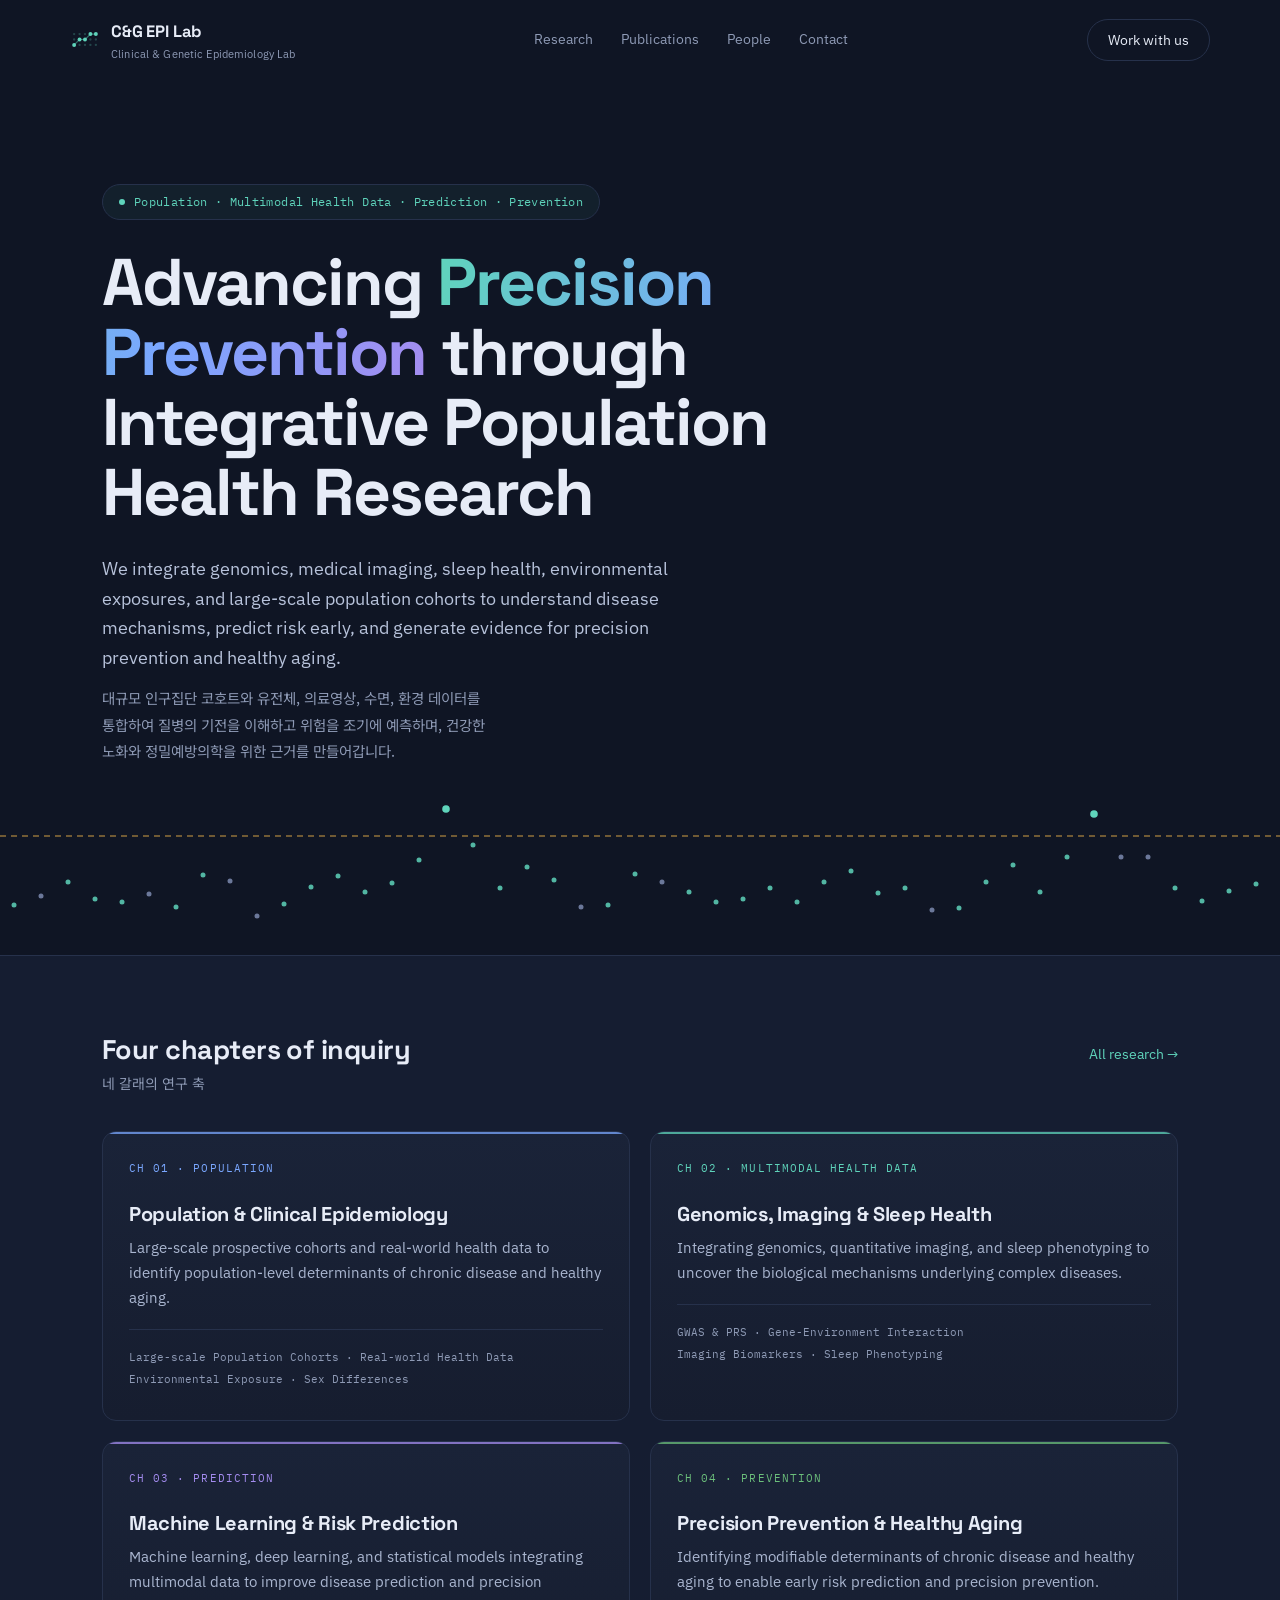
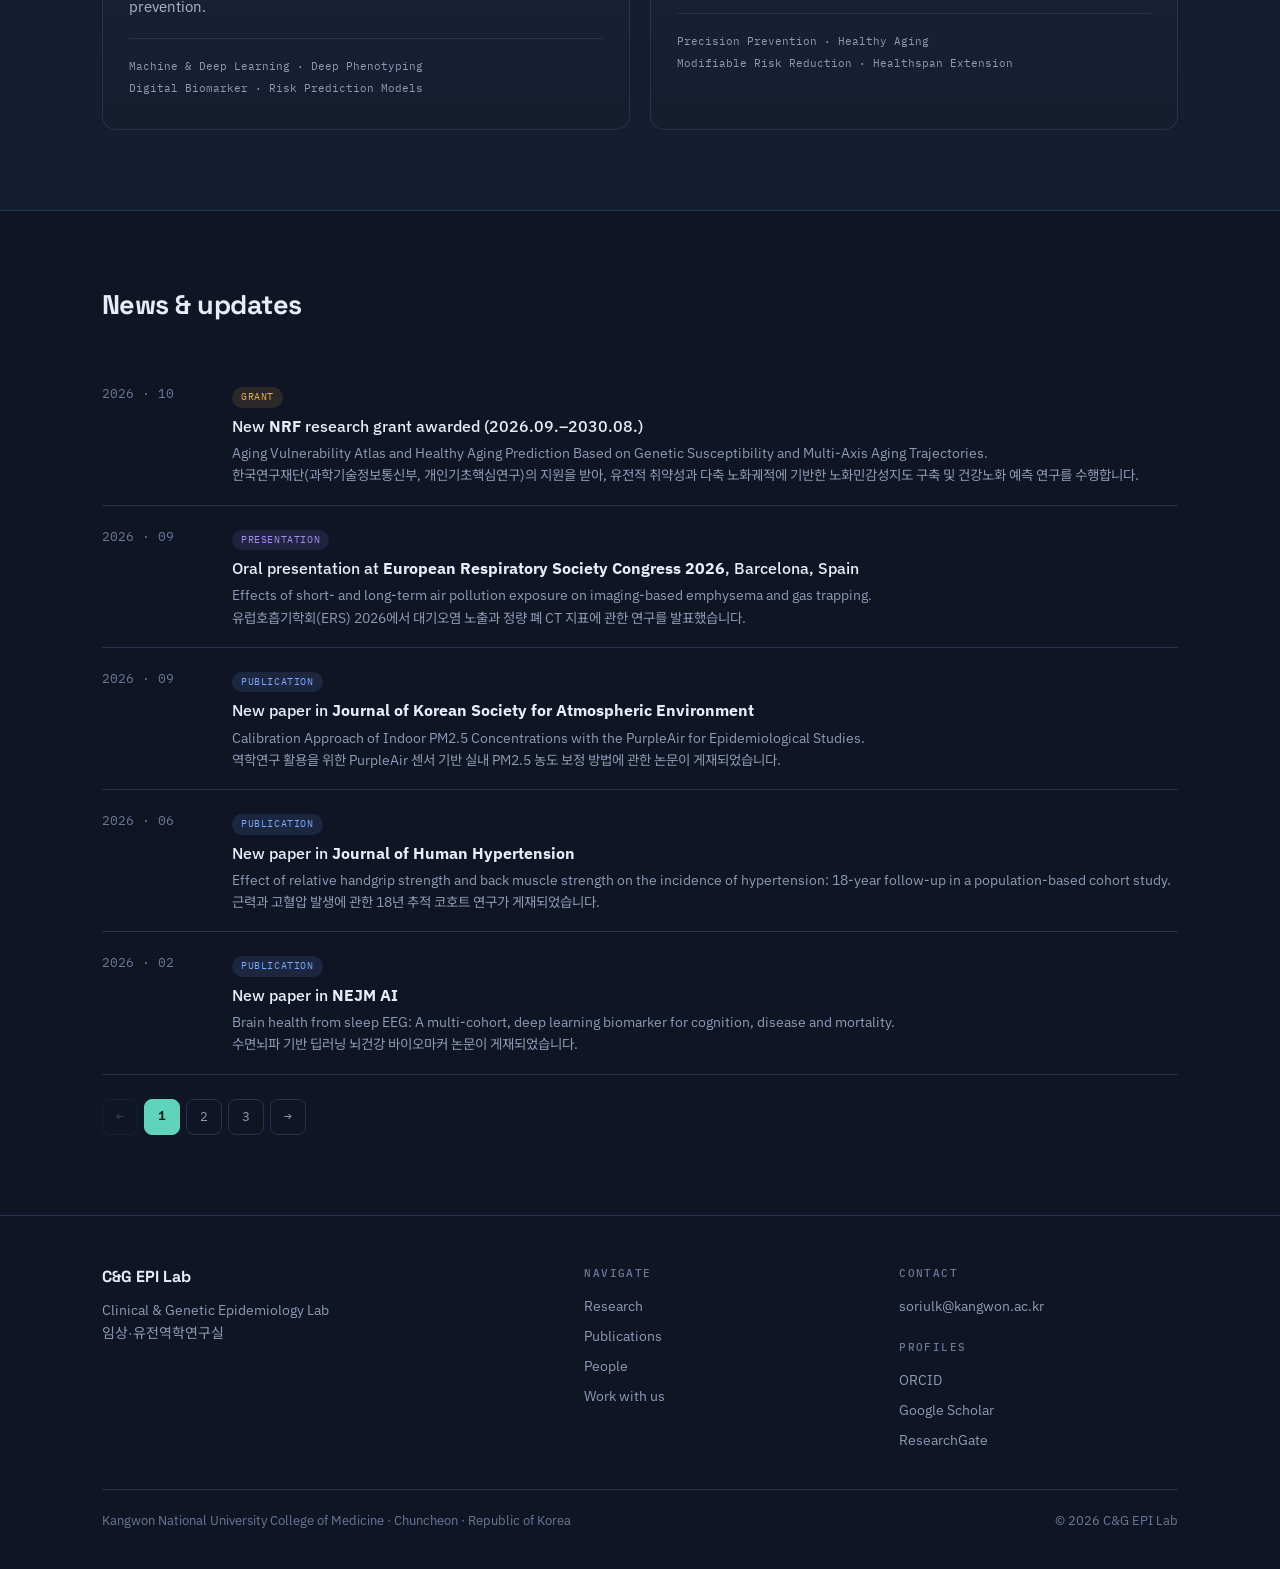
==== commit 8f6bd09d: "index.html" ====
--- a/index.html
+++ b/index.html
@@ -148,7 +148,7 @@
         </div>
         <div class="news-item">
           <div class="news-date">2026 · 02</div>
-          <div class="news-body" style="--ch:#a48cf0">
+          <div class="news-body" style="--ch:#7aa7ff">
             <span class="news-tag">Publication</span>
             <h4>New paper in <b>NEJM AI</b></h4>
             <p>Brain health from sleep EEG: A multi-cohort, deep learning biomarker for cognition, disease and mortality.</p>
@@ -251,17 +251,6 @@
     </div>
   </section>
 
-  <section class="section section-alt">
-    <div class="wrap">
-      <div class="callout">
-        <h2>Work with us</h2>
-        <p>We are looking for graduate students and researchers curious about how genes, sleep, and environment shape health. Background in medicine, public health, statistics, biology, or data science is welcome.</p>
-        <p class="lede-ko" style="margin:0 auto 22px" lang="ko">대학원생·연구원을 모집합니다. 의학·보건학·통계·생명·데이터과학 배경을 환영합니다.</p>
-        <a class="btn btn-p" href="join.html">See open positions <span lang="ko">· 모집 안내</span></a>
-      </div>
-    </div>
-  </section>
-
 </main>
 
 <footer class="foot">
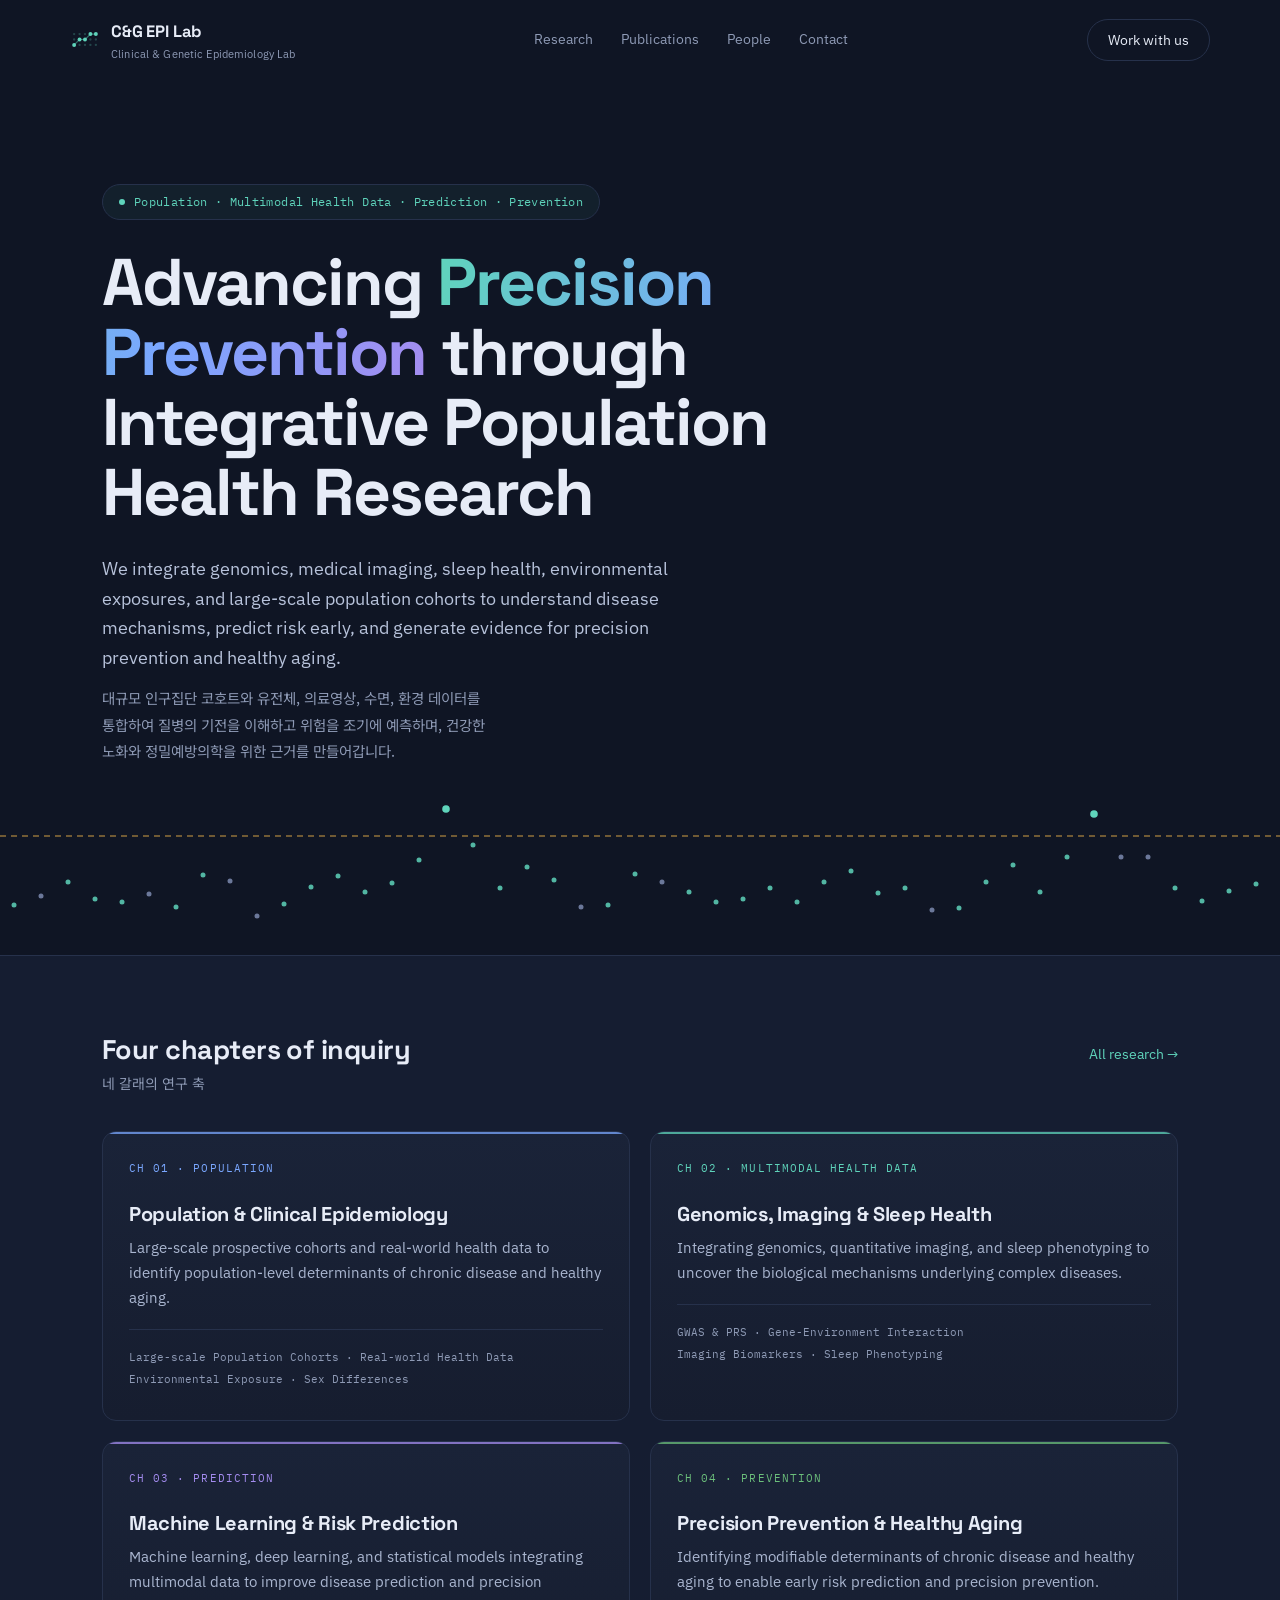
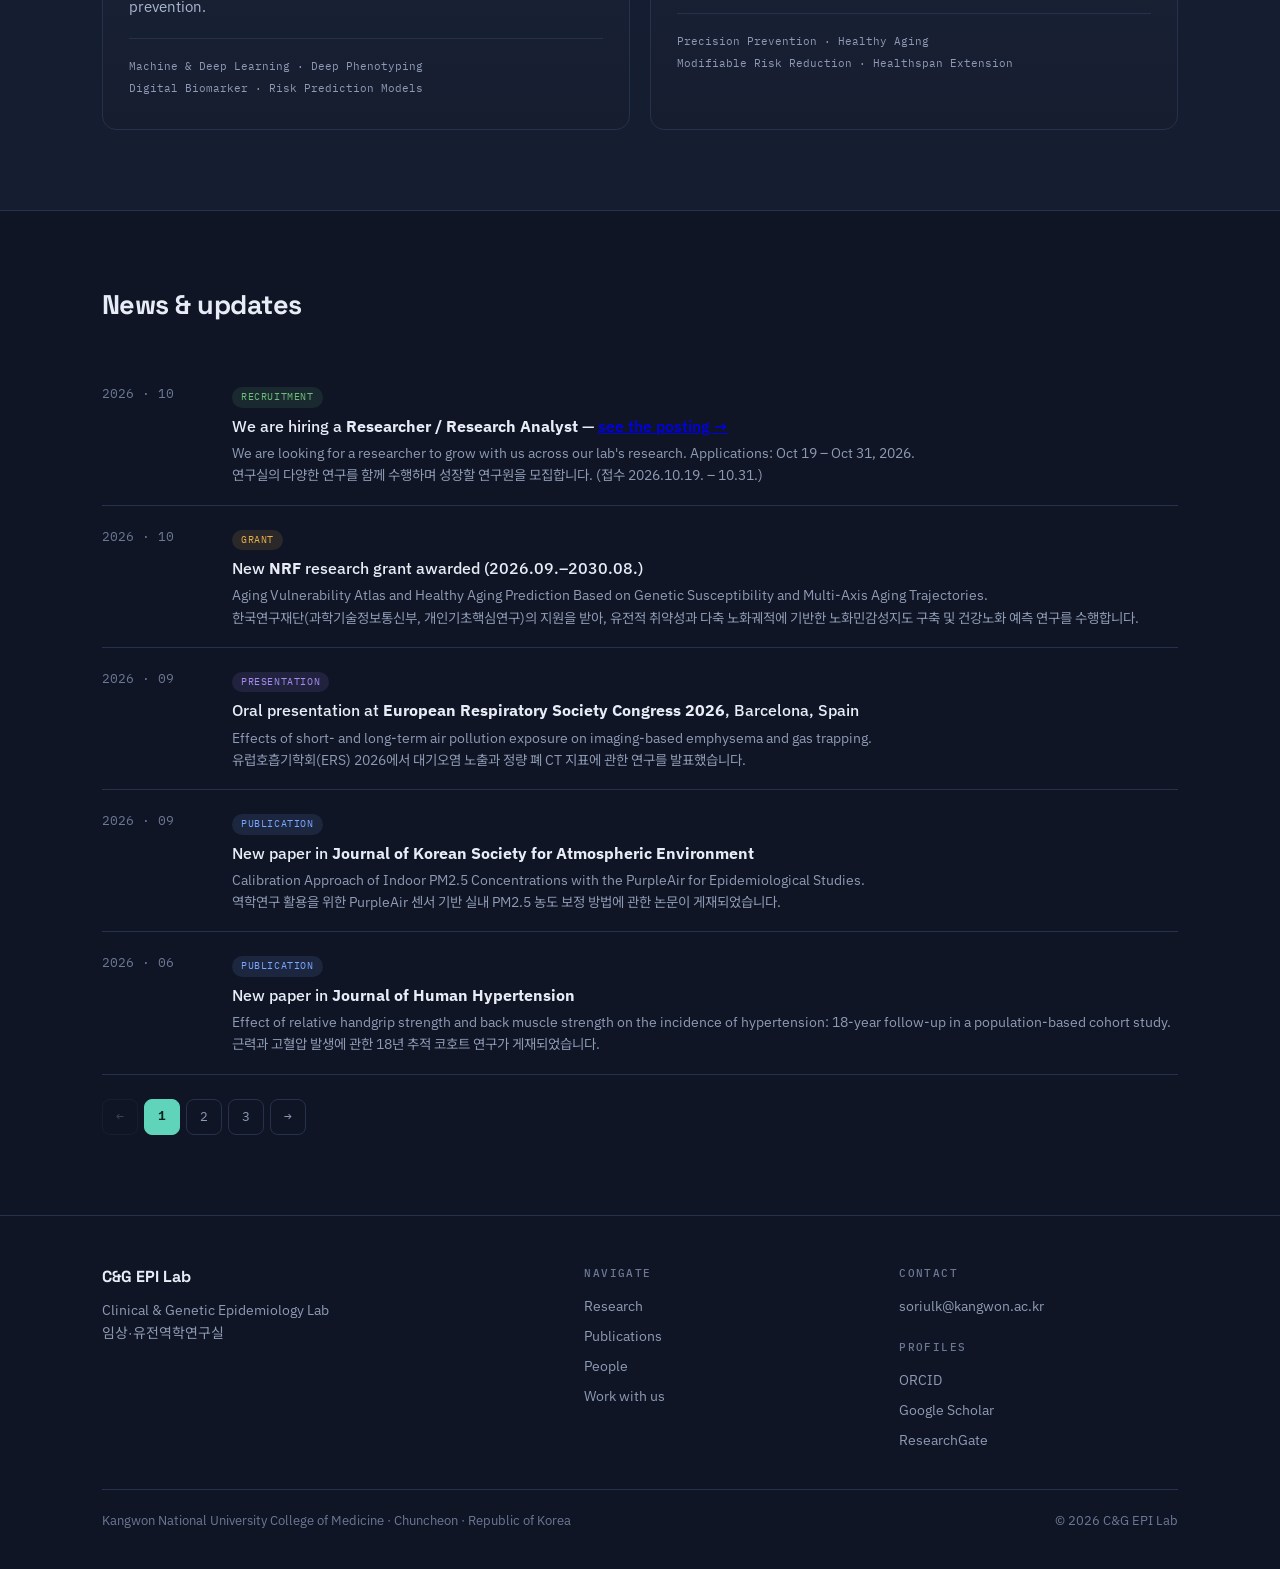
==== commit a4919f66: "index.html" ====
--- a/index.html
+++ b/index.html
@@ -110,6 +110,15 @@
         </div>
       </div>
       <div class="news-list" id="news-list">
+        <div class="news-item">
+          <div class="news-date">2026 · 10</div>
+          <div class="news-body" style="--ch:#6bbf7b">
+            <span class="news-tag">Recruitment</span>
+            <h4>We are hiring a <b>Researcher / Research Analyst</b> — <a href="join.html#researcher-2026">see the posting →</a></h4>
+            <p>We are looking for a researcher to grow with us across our lab's research. Applications: Oct 19 – Oct 31, 2026.</p>
+            <p lang="ko">연구실의 다양한 연구를 함께 수행하며 성장할 연구원을 모집합니다. (접수 2026.10.19. – 10.31.)</p>
+          </div>
+        </div>        
         <div class="news-item">
           <div class="news-date">2026 · 10</div>
           <div class="news-body" style="--ch:#e8b04b">
--- a/assets/style.css
+++ b/assets/style.css
@@ -383,3 +383,45 @@
 .news-pager button:hover:not(:disabled){border-color:var(--mint);color:var(--mint)}
 .news-pager button[aria-current="page"]{background:var(--mint);border-color:var(--mint);color:#08221c;font-weight:600}
 .news-pager button:disabled{opacity:.35;cursor:default}
+
+/* ===== Work With Us: job posting (v2) ===== */
+.job{background:var(--bg3);border:1px solid var(--line);border-left:3px solid var(--mint);
+  border-radius:14px;padding:30px 30px 26px;margin-bottom:28px}
+.job .ko{display:block;font-family:'Noto Sans KR',sans-serif;color:var(--dim);font-size:.88em;margin-top:2px}
+.job-status{display:inline-flex;align-items:center;gap:8px;font-family:'IBM Plex Mono',monospace;
+  font-size:11.5px;letter-spacing:.05em;color:var(--mint);border:1px solid rgba(95,212,187,.35);
+  background:rgba(95,212,187,.08);border-radius:999px;padding:5px 12px;margin-bottom:16px}
+.job-status::before{content:"";width:6px;height:6px;border-radius:50%;background:var(--mint);animation:pulse 2.4s infinite}
+.job h3{font-size:24px;margin:0 0 6px}
+.job .job-sub{font-size:13.5px;color:var(--dim);margin:0 0 16px}
+.job-head p{color:var(--body);font-size:15px;margin:0 0 8px;max-width:78ch}
+.job-head .ko-line{color:var(--dim);font-size:14px}
+.job-head .job-ask{margin-top:14px;font-size:14px;color:var(--body)}
+.job a{color:var(--mint);text-decoration:none}
+.job a:hover{text-decoration:underline}
+.job-grid{display:grid;grid-template-columns:1fr 1fr;gap:22px 34px;margin-top:22px;
+  padding-top:22px;border-top:1px solid var(--line)}
+.job-grid h4{font-family:'Space Grotesk',sans-serif;font-size:15px;color:var(--txt);margin:0 0 10px}
+.job-grid h4 span{font-family:'Noto Sans KR',sans-serif;font-weight:400;font-size:12.5px;color:var(--dim);margin-left:6px}
+.job-grid ul{list-style:none;margin:0;padding:0}
+.job-grid li{position:relative;padding:0 0 9px 16px;font-size:14px;color:var(--body);line-height:1.55}
+.job-grid li::before{content:"";position:absolute;left:2px;top:9px;width:5px;height:5px;border-radius:50%;background:var(--mint)}
+.job-foot{display:flex;justify-content:space-between;align-items:flex-end;gap:22px;flex-wrap:wrap;
+  margin-top:18px;padding-top:20px;border-top:1px solid var(--line)}
+.job-foot dl{margin:0;display:grid;gap:9px;font-size:14px;flex:1 1 420px}
+.job-foot dl div{display:flex;gap:14px}
+.job-foot dt{color:var(--faint);min-width:128px;font-size:13px;padding-top:1px}
+.job-foot dd{margin:0;color:var(--body)}
+.job-btns{margin:0;display:flex;gap:10px;flex-wrap:wrap}
+.job-btns a.btn{color:var(--txt)}
+.job-btns a.btn:hover{text-decoration:none;border-color:var(--mint);color:var(--mint)}
+.role-card .ko{display:block;font-family:'Noto Sans KR',sans-serif;color:var(--dim);font-size:12.5px;margin-top:2px}
+.role-meta{list-style:none;margin:14px 0 0;padding:12px 0 0;border-top:1px solid var(--line)}
+.role-meta li{font-size:13.5px;color:var(--body);margin-bottom:8px;line-height:1.5}
+.role-meta b{display:block;font-family:'IBM Plex Mono',monospace;font-size:10.5px;letter-spacing:.08em;
+  text-transform:uppercase;color:var(--mint);font-weight:500;margin-bottom:1px}
+.role-contact{margin-top:12px!important;font-size:13.5px!important;color:var(--body)!important}
+.role-contact a{color:var(--mint);text-decoration:none}
+.role-contact a:hover{text-decoration:underline}
+@media (max-width:900px){.job{padding:24px 20px}.job-grid{grid-template-columns:1fr}
+  .job-foot dl div{flex-direction:column;gap:2px}.job-foot dt{min-width:0}}
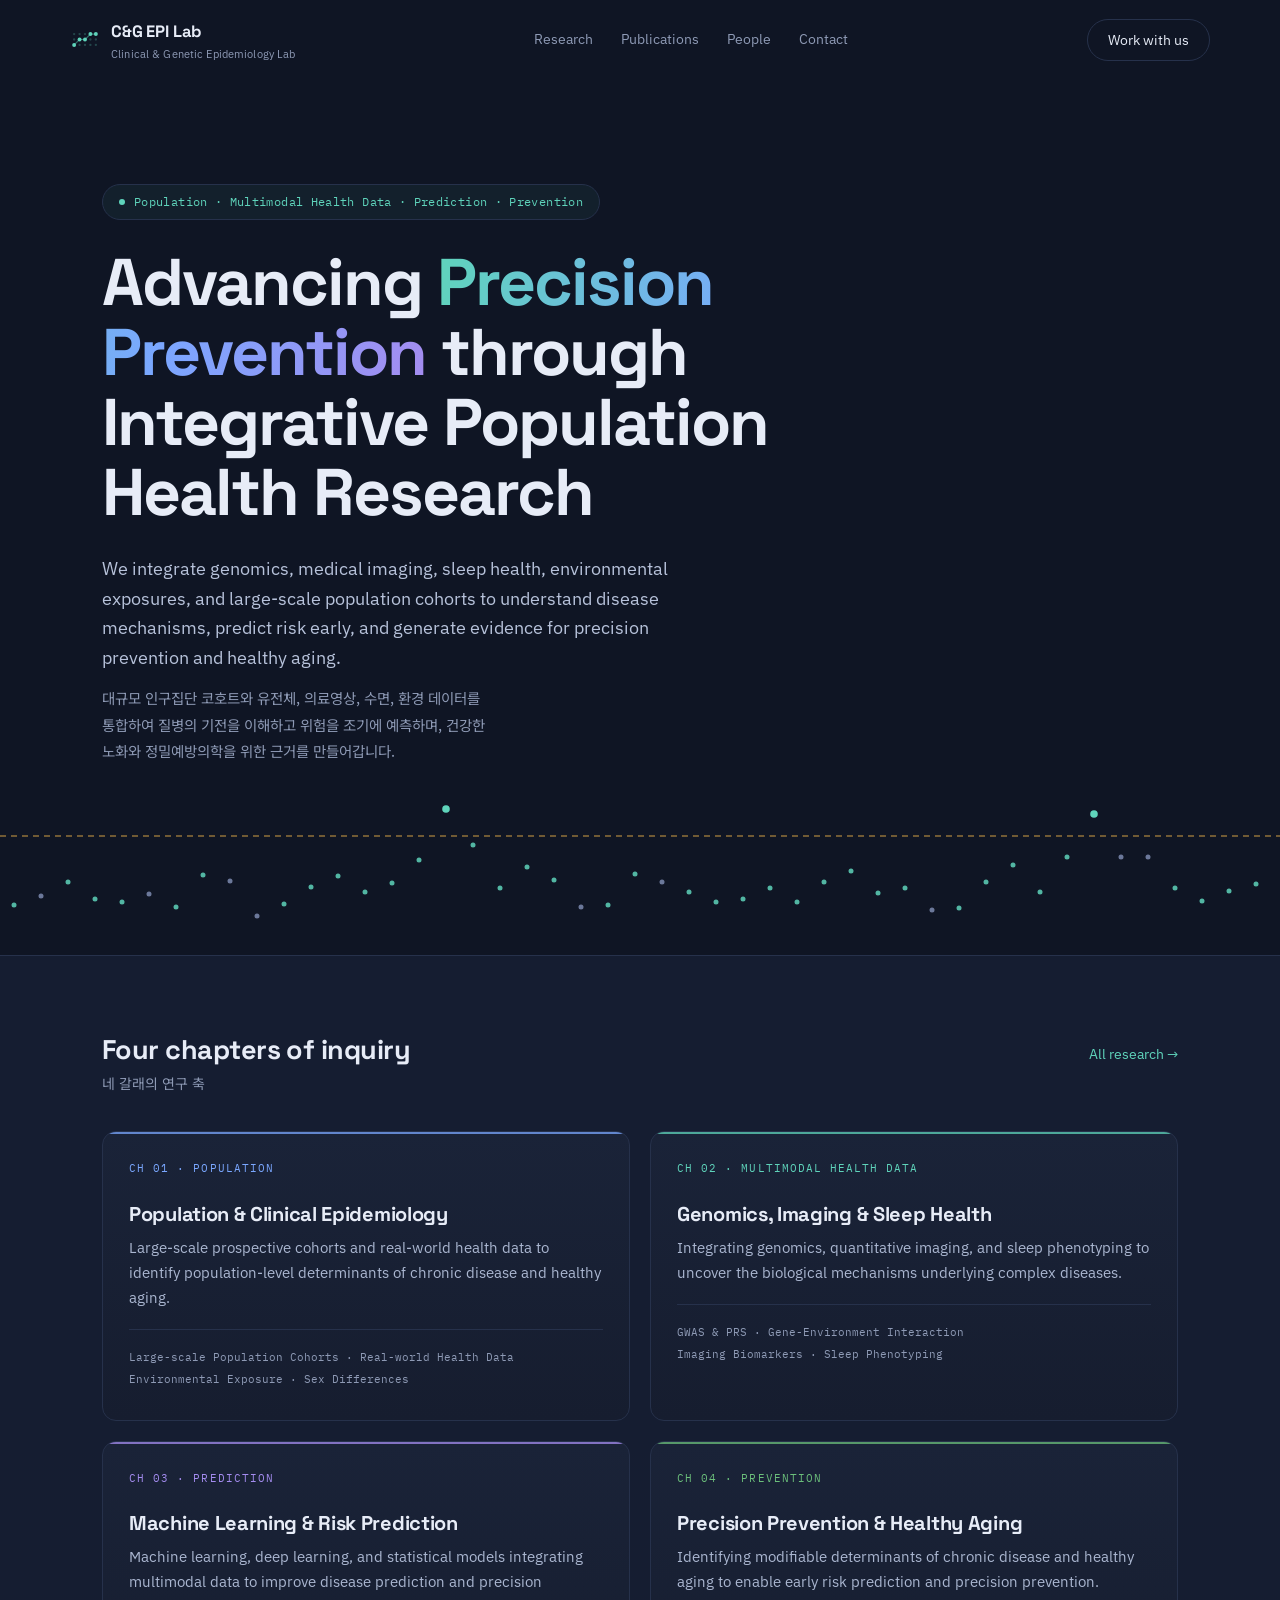
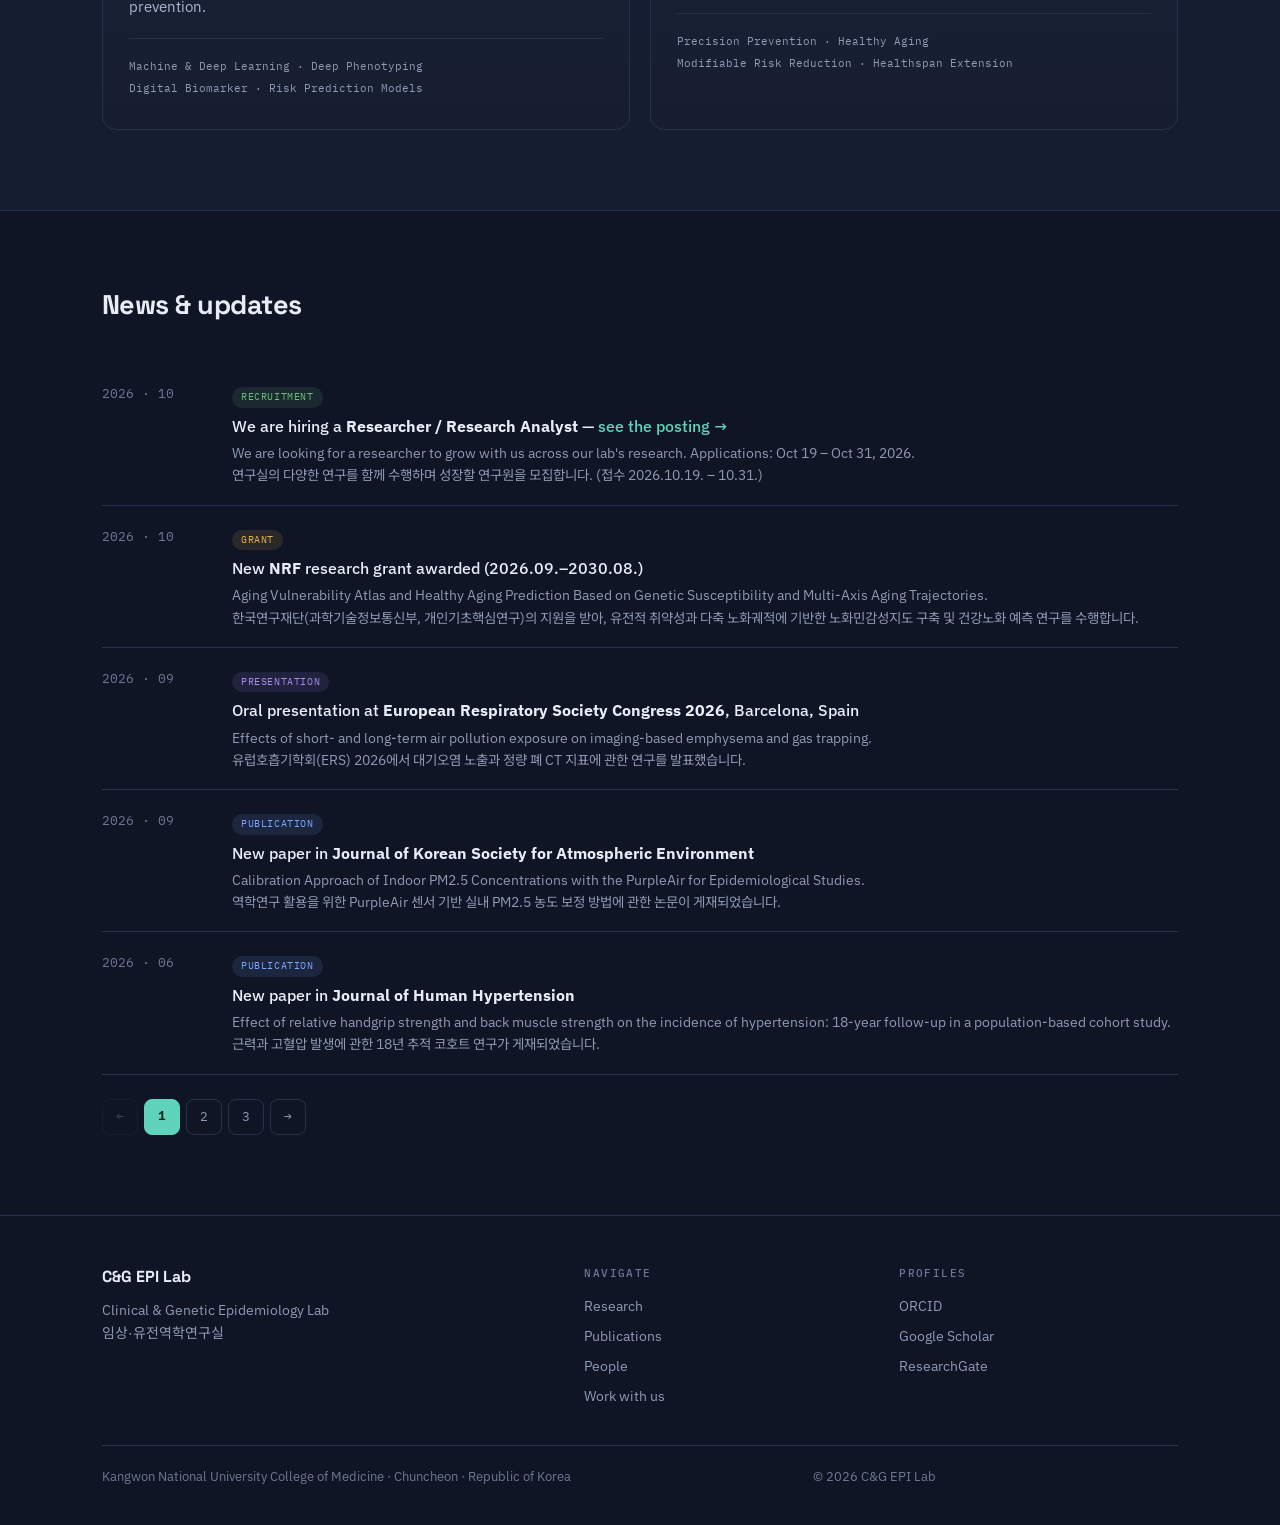
==== commit ce5502e1: "index.html" ====
--- a/index.html
+++ b/index.html
@@ -278,9 +278,7 @@
         <a href="join.html">Work with us</a>
       </div>
       <div>
-        <h5>Contact</h5>
-        <a href="mailto:soriulk@kangwon.ac.kr">soriulk@kangwon.ac.kr</a>        
-        <h5 style="margin-top:20px">Profiles</h5>
+        <h5>Profiles</h5>
         <a href="https://orcid.org/0000-0002-6161-1636" target="_blank" rel="noopener">ORCID</a>
         <a href="https://scholar.google.com/citations?user=LuosXZ0AAAAJ&amp;hl=ko" target="_blank" rel="noopener">Google Scholar</a>
         <a href="https://www.researchgate.net/profile/Soriul-Kim-2/research" target="_blank" rel="noopener">ResearchGate</a>
--- a/assets/style.css
+++ b/assets/style.css
@@ -425,3 +425,34 @@
 .role-contact a:hover{text-decoration:underline}
 @media (max-width:900px){.job{padding:24px 20px}.job-grid{grid-template-columns:1fr}
   .job-foot dl div{flex-direction:column;gap:2px}.job-foot dt{min-width:0}}
+
+.news-body a{color:var(--mint);text-decoration:none}
+.news-body a:hover{text-decoration:underline}
+
+
+/* ===== Open positions: readability (larger · brighter) ===== */
+.job-head p{font-size:16.5px;color:#d3dbec}
+.job-head .ko-line{font-size:15px;color:#aeb9cf}
+.job-head .job-ask{font-size:15.5px;color:#d3dbec}
+.job .job-sub{font-size:15px;color:#b8c2d8}
+.job .ko{color:#aeb9cf;font-size:.9em}
+.job-grid h4{font-size:17.5px}
+.job-grid h4 span{font-size:14px;color:#aeb9cf}
+.job-grid li{font-size:15.5px;color:#d8e0ef;line-height:1.6;padding-bottom:11px}
+.job-grid li::before{top:10px}
+.job-foot dl{font-size:15.5px}
+.job-foot dt{font-size:14px;color:#a1acc4}
+.job-foot dd{color:#d8e0ef}
+.role-card h3{font-size:20px}
+.role-card h4{font-size:14px;color:#aeb9cf}
+.role-card p{font-size:15.5px;color:#d3dbec}
+.role-card .ko{font-size:13.5px;color:#aeb9cf}
+.role-meta li{font-size:15px;color:#d8e0ef}
+.role-meta b{font-size:11.5px}
+.role-contact{font-size:15px!important;color:#d3dbec!important}
+
+
+/* ===== Footer: last updated ===== */
+.foot-meta{display:inline-flex;gap:14px;flex-wrap:wrap;font-family:'IBM Plex Mono',monospace;font-size:11.5px;color:var(--faint)}
+.foot-meta span[hidden]{display:none}
+.foot-meta span + span::before{content:"·";margin-right:14px;color:var(--line2)}
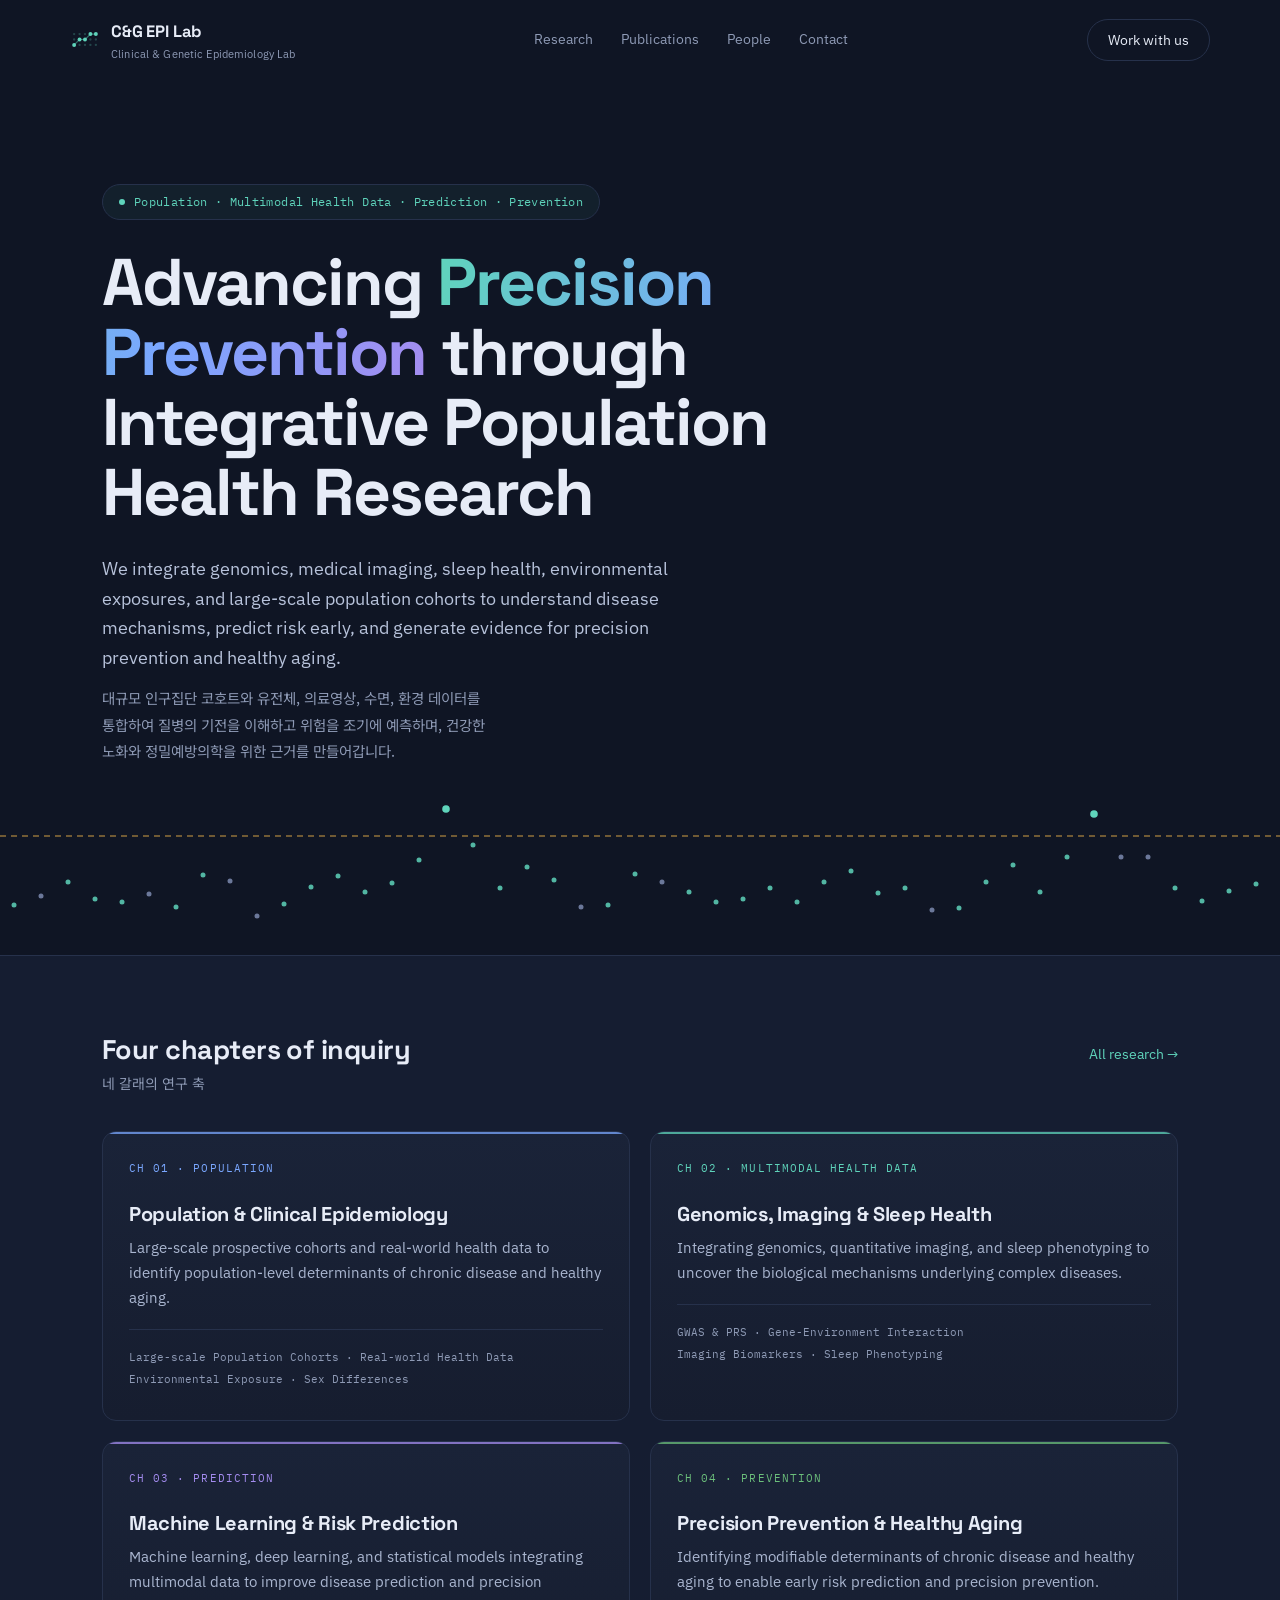
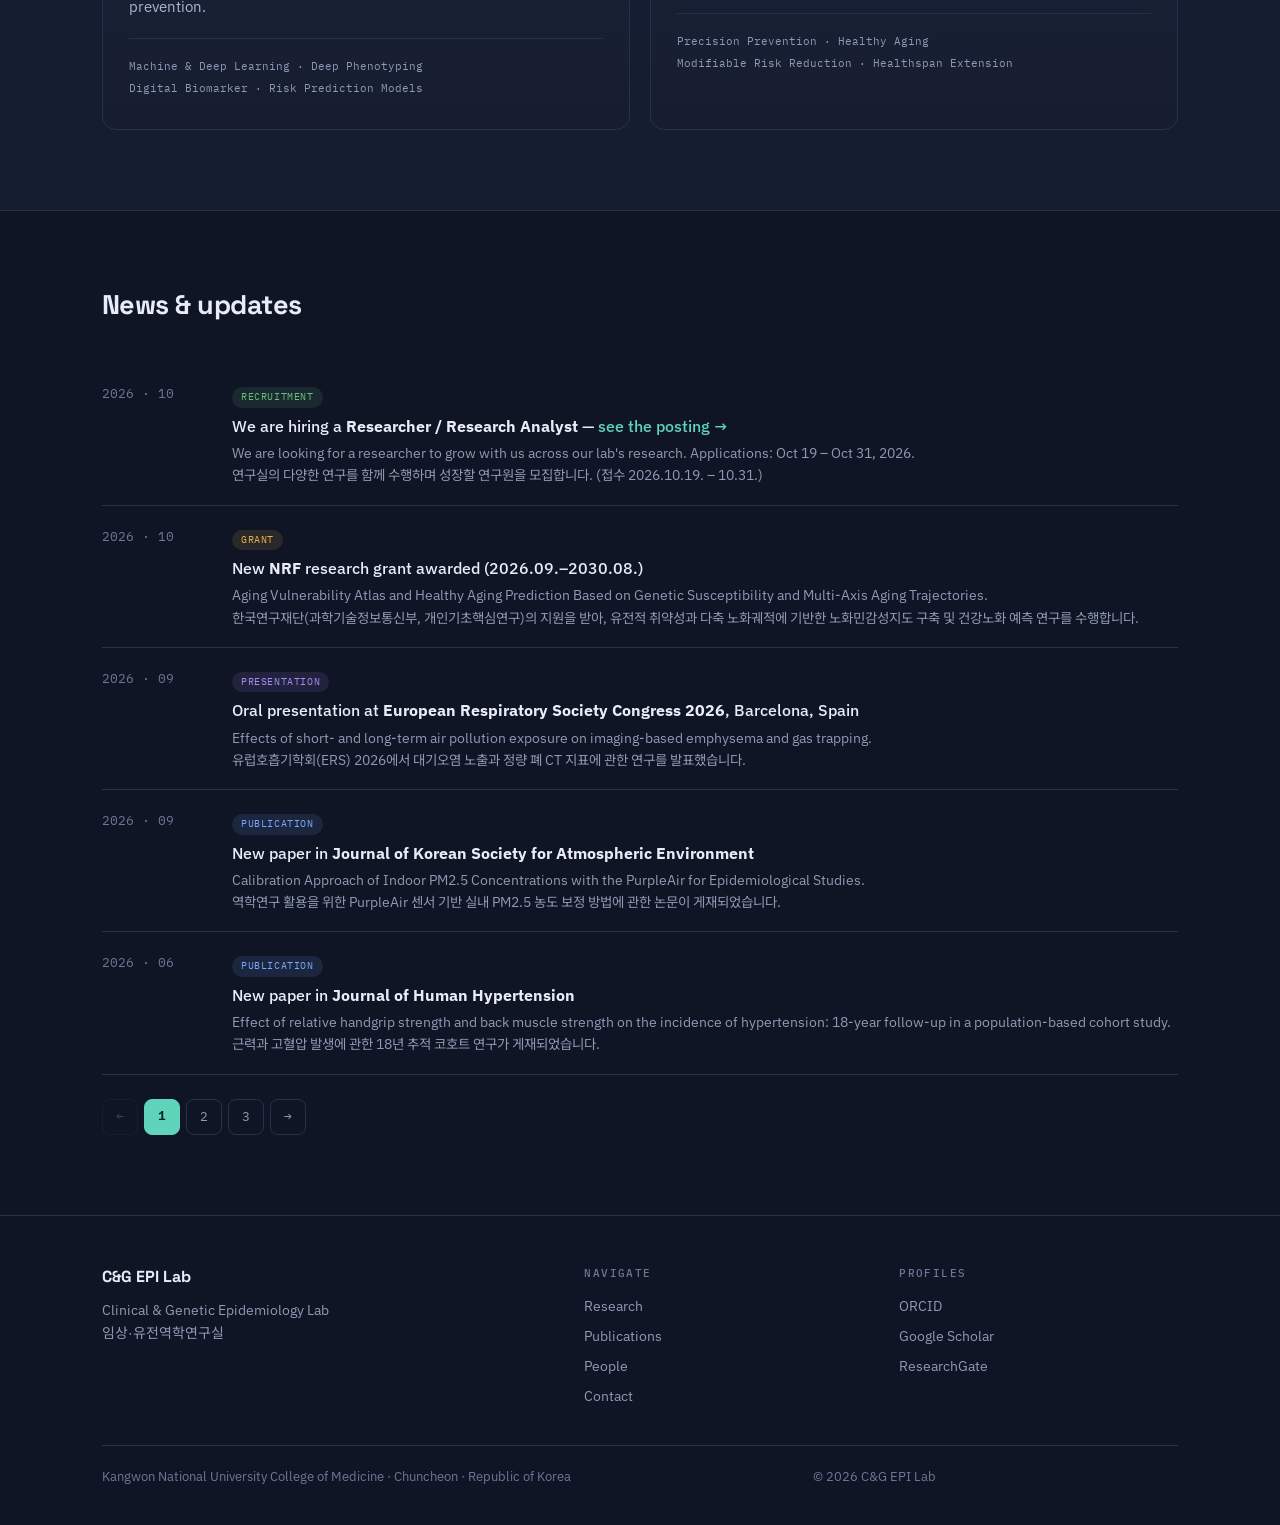
==== commit 2bbd6935: "index.html" ====
--- a/index.html
+++ b/index.html
@@ -275,7 +275,7 @@
         <a href="research.html">Research</a>
         <a href="publications.html">Publications</a>
         <a href="people.html">People</a>
-        <a href="join.html">Work with us</a>
+        <a href="contact.html">Contact</a>
       </div>
       <div>
         <h5>Profiles</h5>
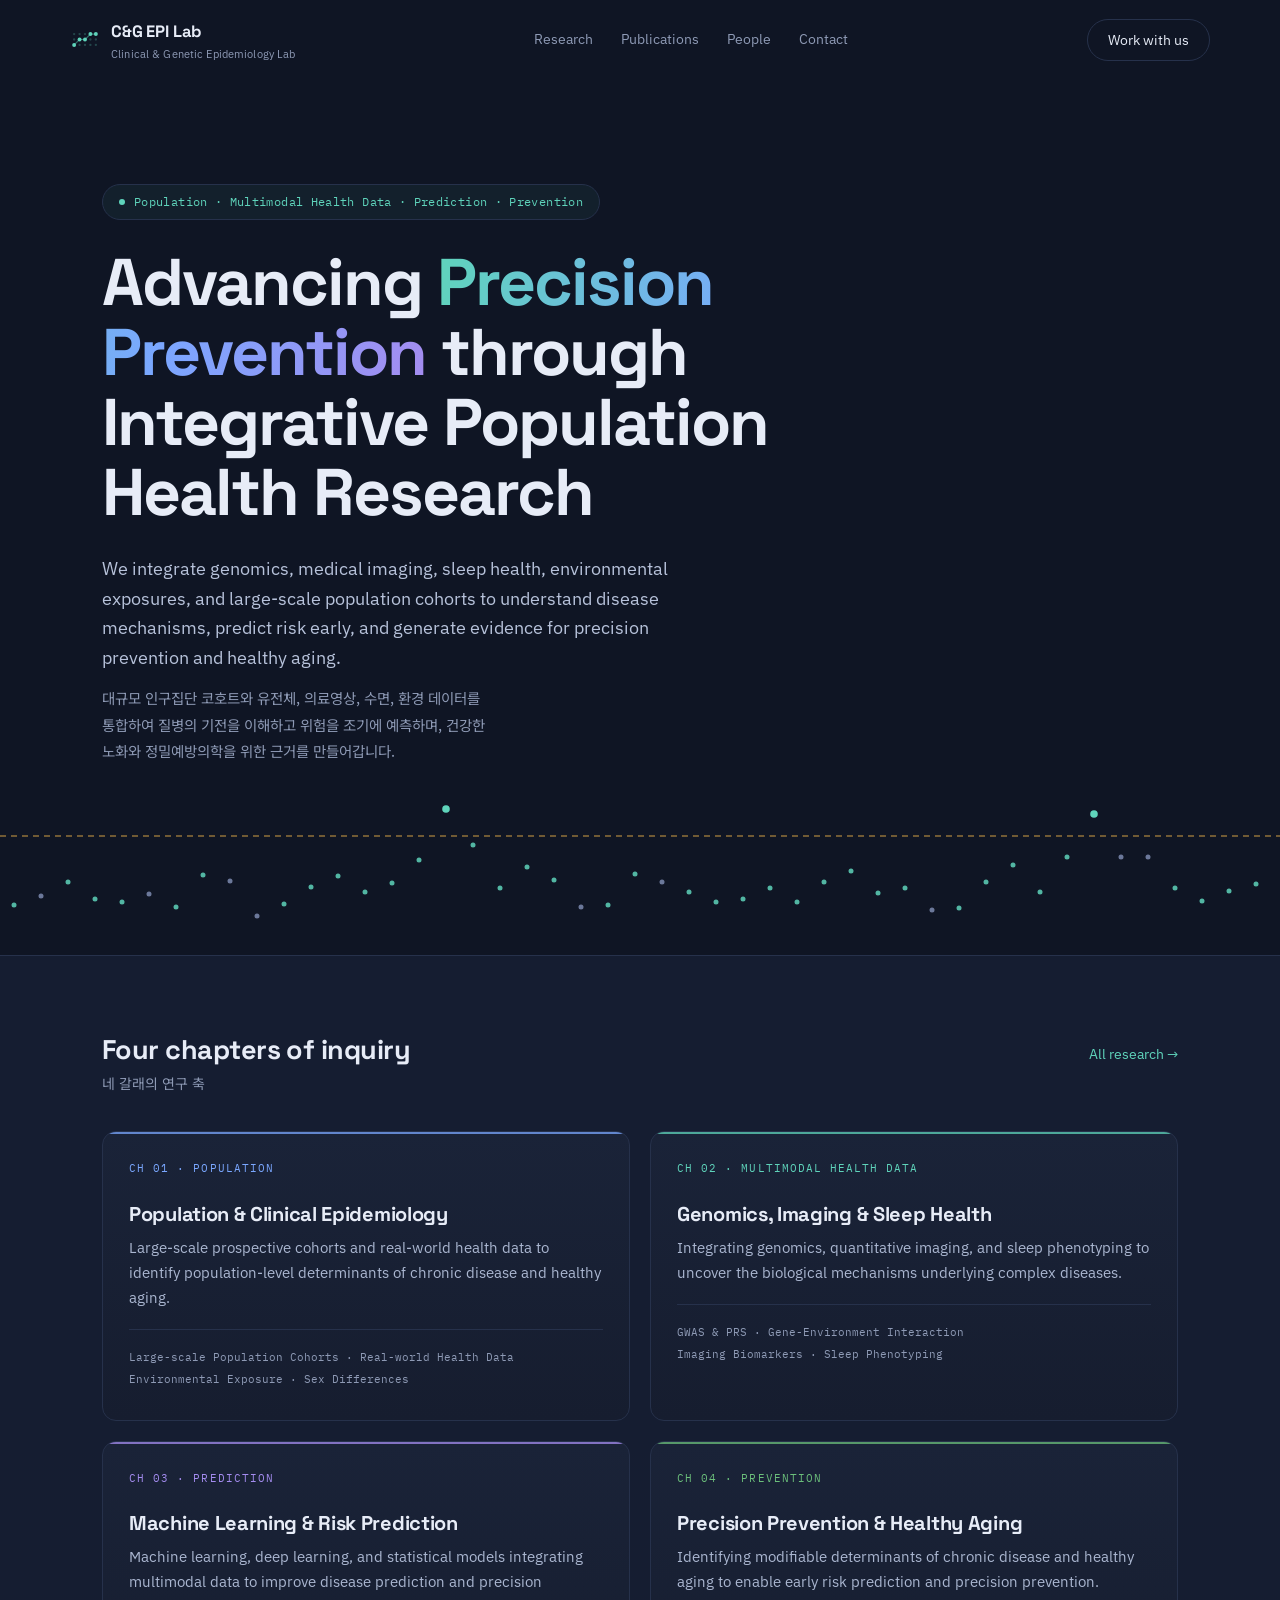
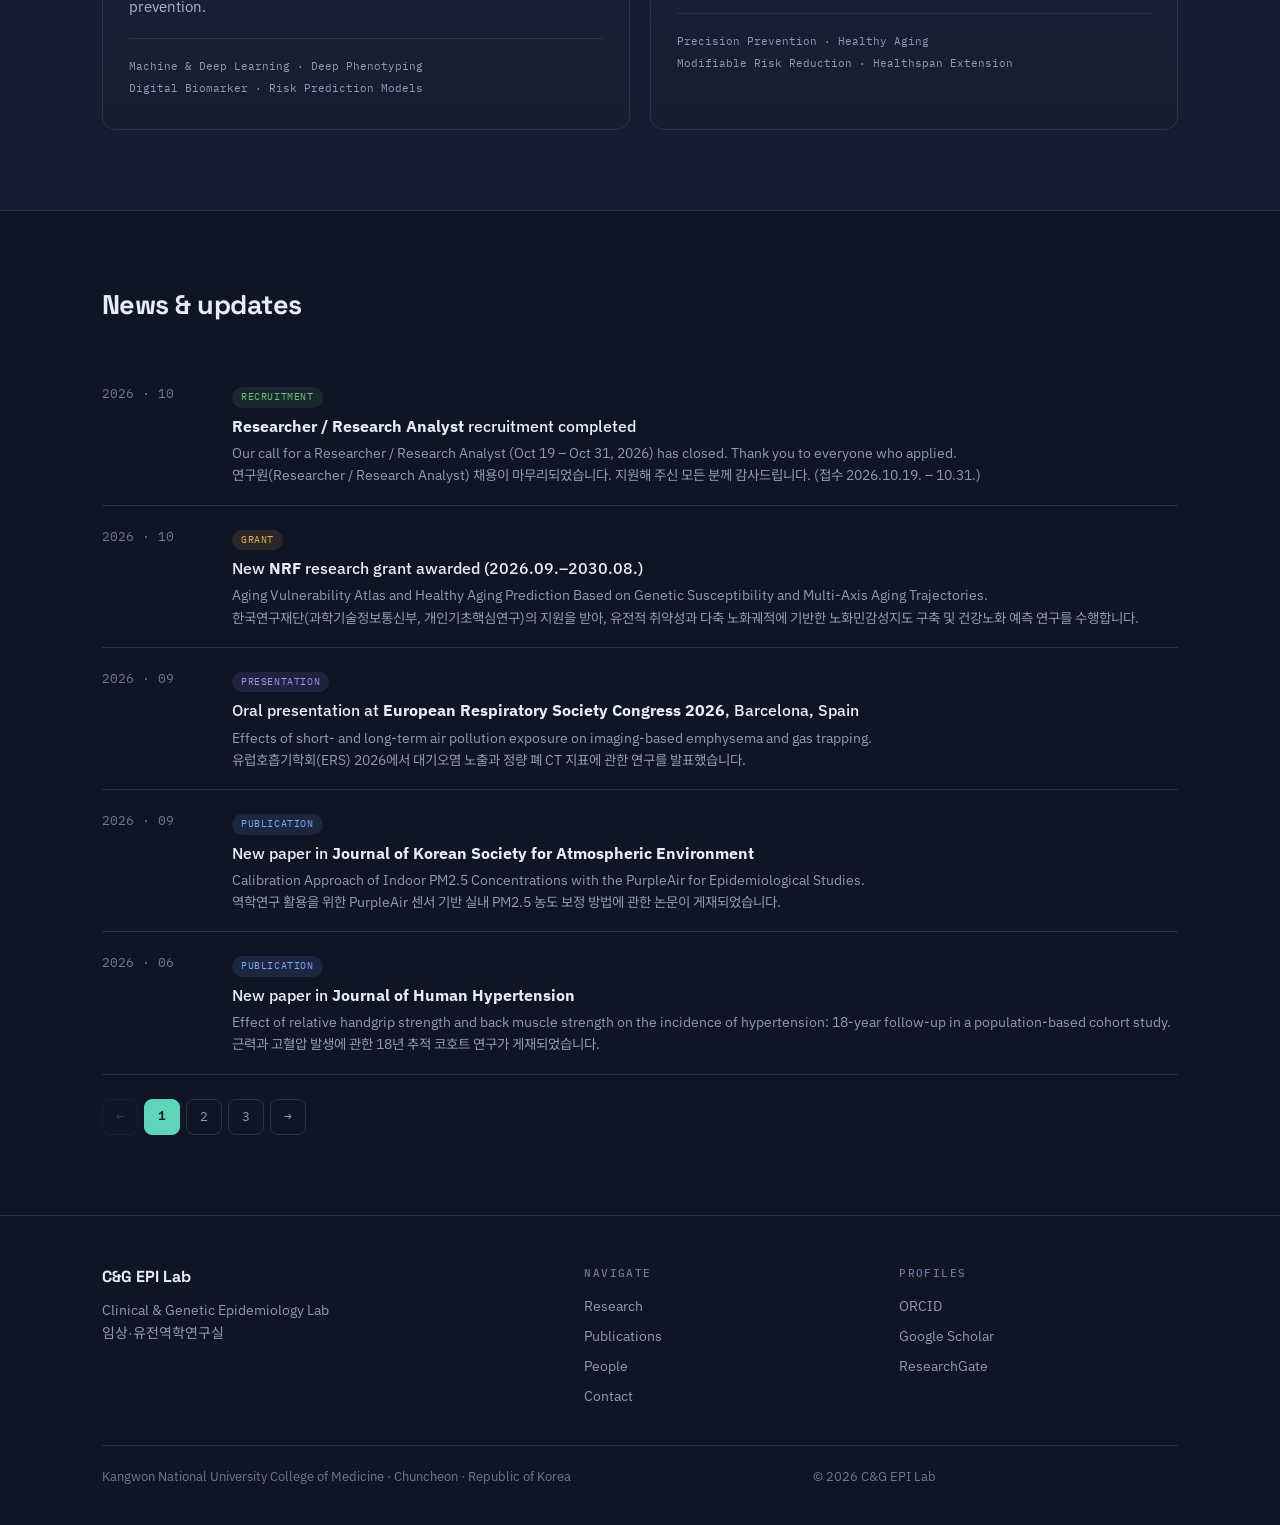
==== commit 48baa7d4: "index.html" ====
--- a/index.html
+++ b/index.html
@@ -114,9 +114,9 @@
           <div class="news-date">2026 · 10</div>
           <div class="news-body" style="--ch:#6bbf7b">
             <span class="news-tag">Recruitment</span>
-            <h4>We are hiring a <b>Researcher / Research Analyst</b> — <a href="join.html#researcher-2026">see the posting →</a></h4>
-            <p>We are looking for a researcher to grow with us across our lab's research. Applications: Oct 19 – Oct 31, 2026.</p>
-            <p lang="ko">연구실의 다양한 연구를 함께 수행하며 성장할 연구원을 모집합니다. (접수 2026.10.19. – 10.31.)</p>
+            <h4><b>Researcher / Research Analyst</b> recruitment completed</h4>
+            <p>Our call for a Researcher / Research Analyst (Oct 19 – Oct 31, 2026) has closed. Thank you to everyone who applied.</p>
+            <p lang="ko">연구원(Researcher / Research Analyst) 채용이 마무리되었습니다. 지원해 주신 모든 분께 감사드립니다. (접수 2026.10.19. – 10.31.)</p>
           </div>
         </div>        
         <div class="news-item">
